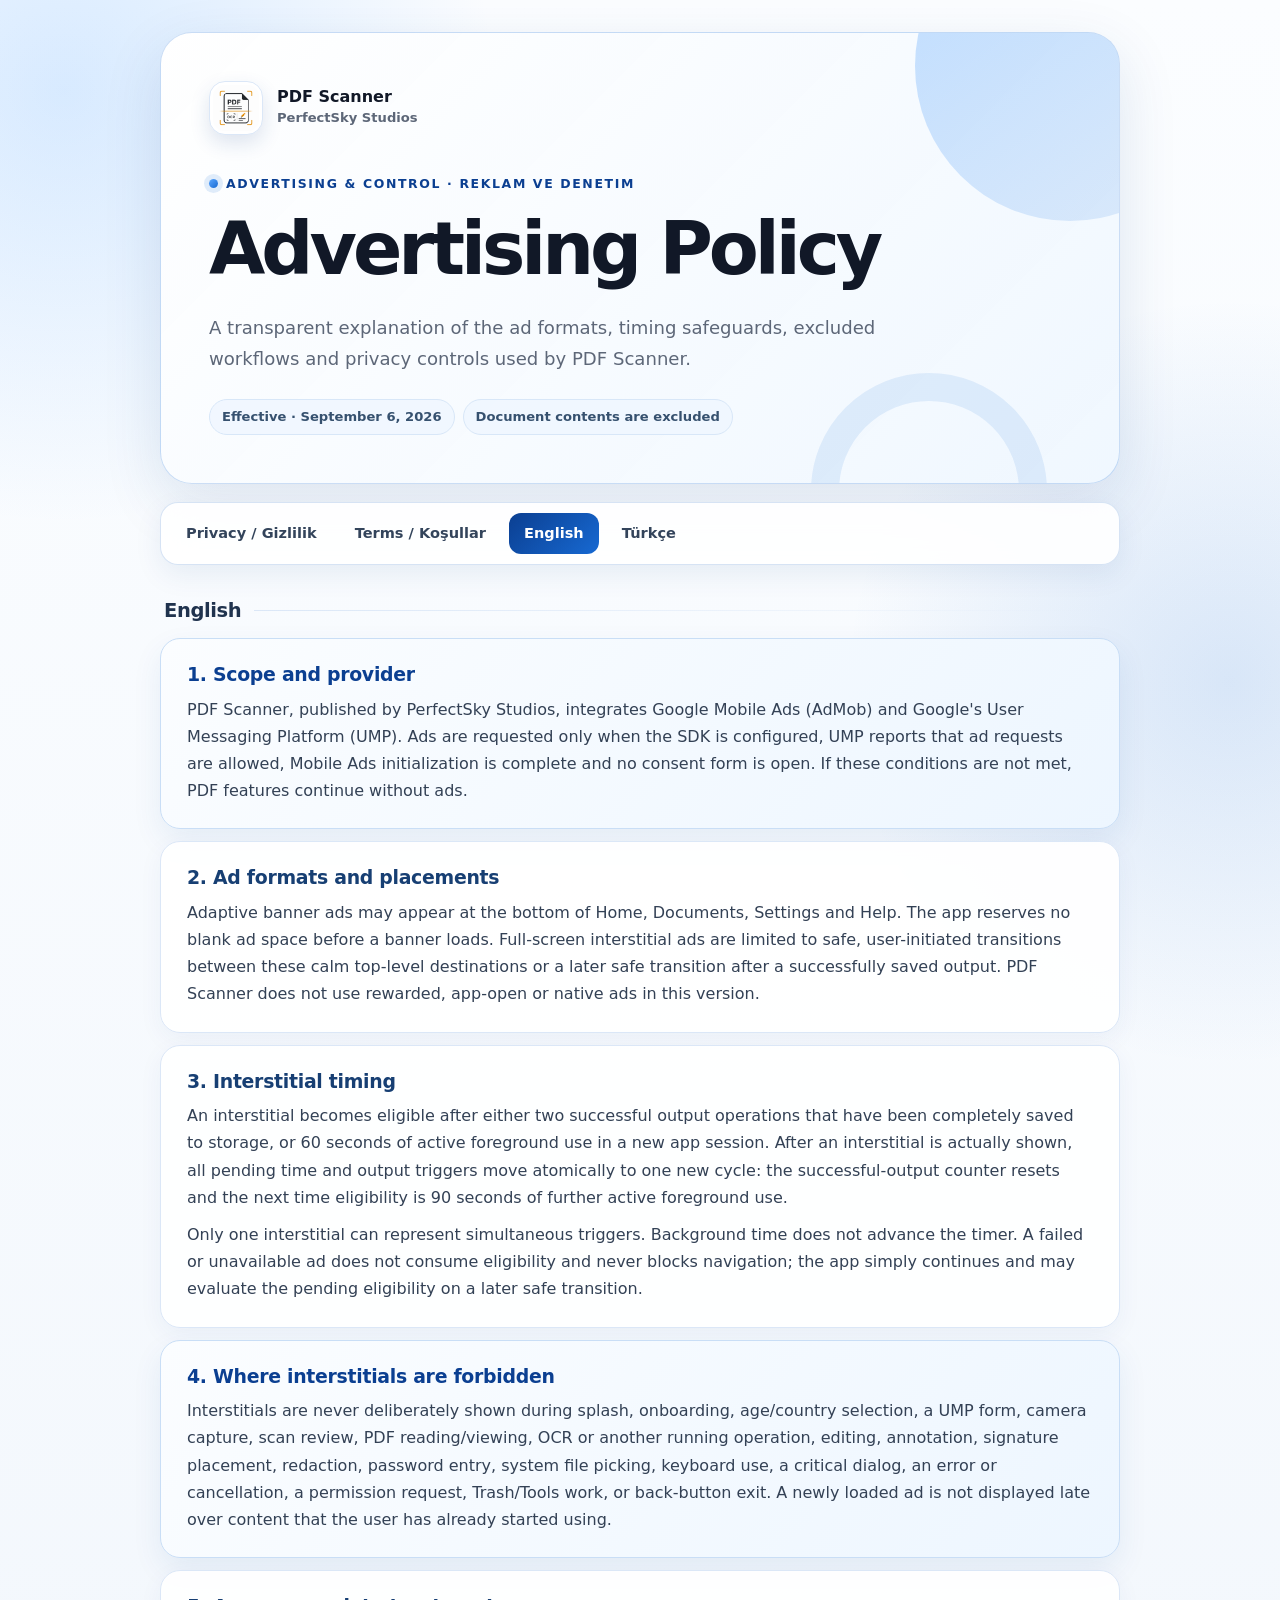
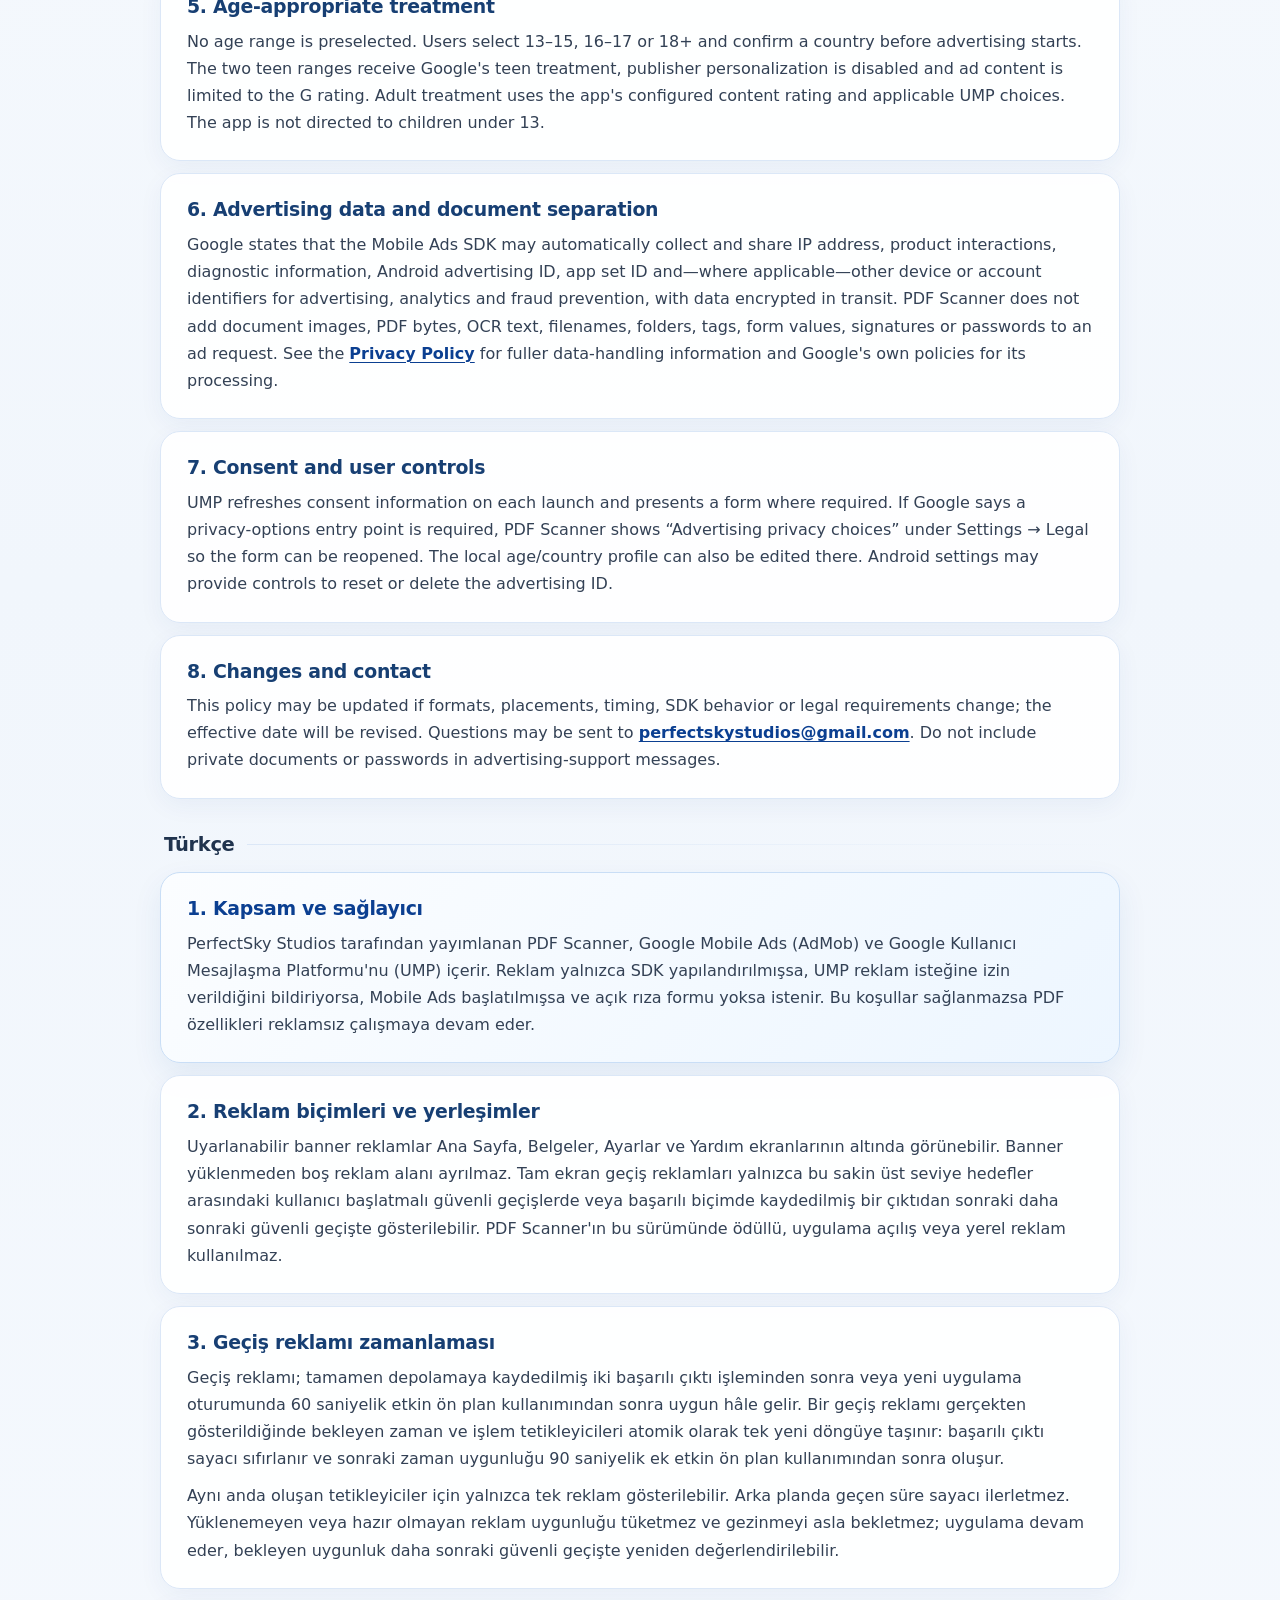
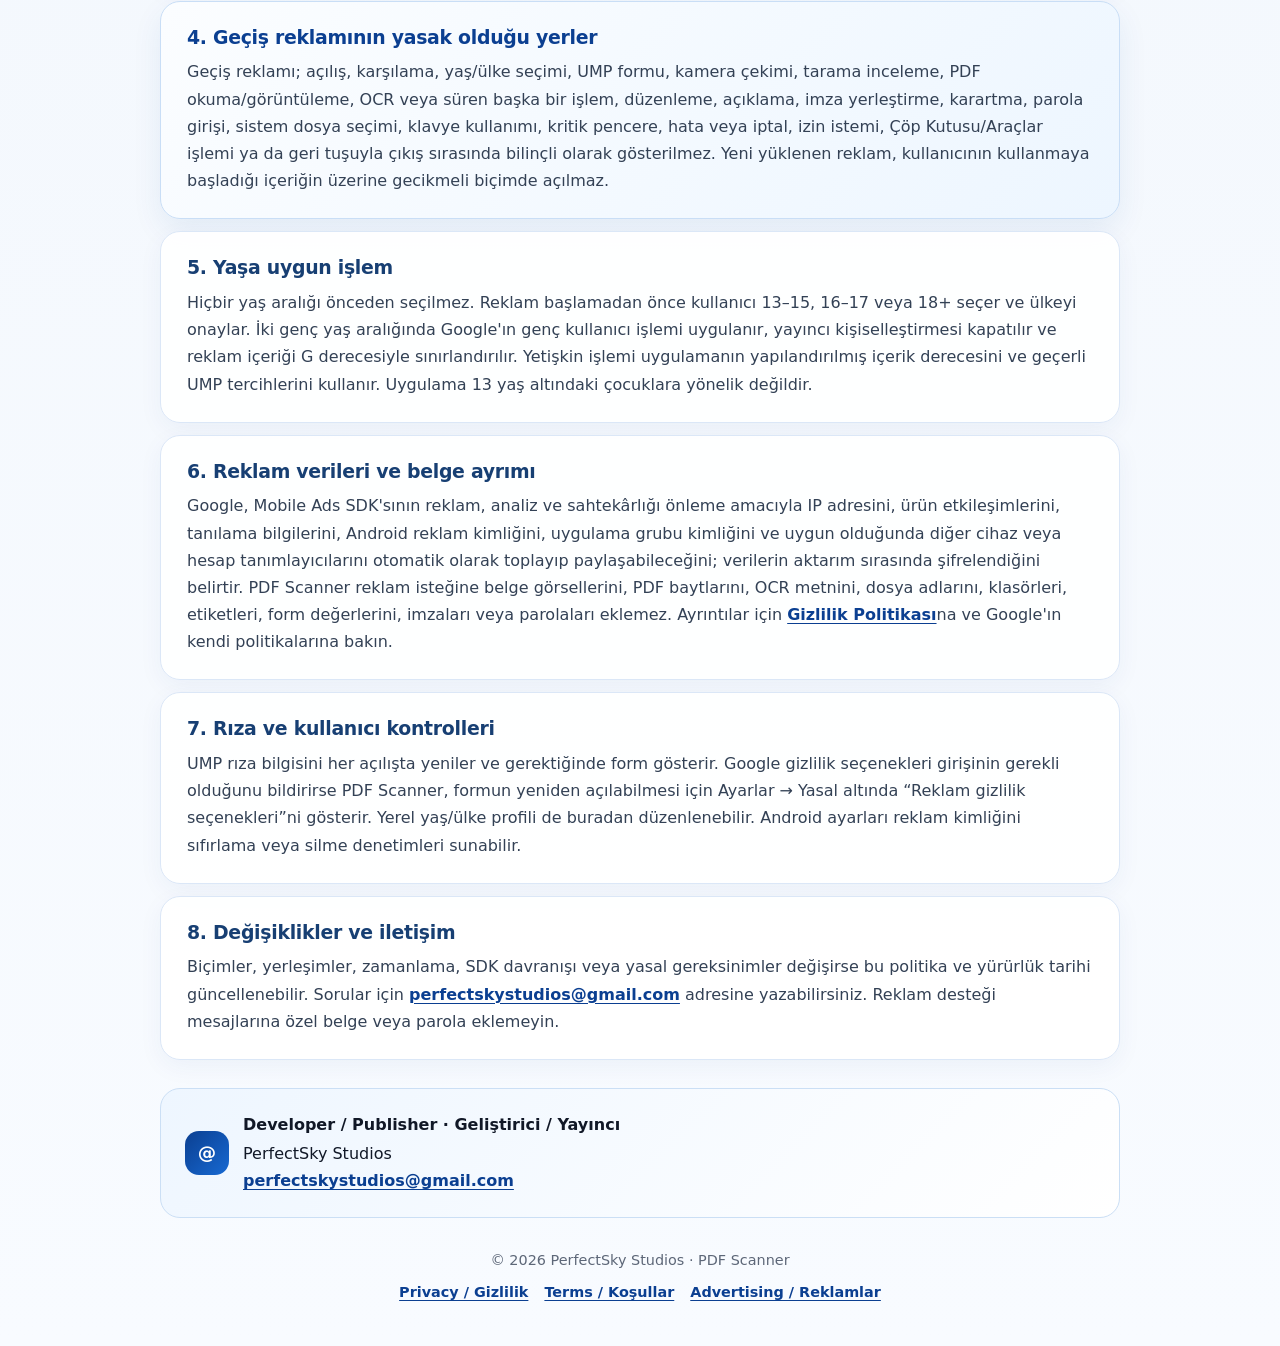
==== advertising-policy.html @ c17c474d "Update legal pages for AdMob integration" ====
<!doctype html>
<html lang="en">
<head>
  <meta charset="utf-8">
  <meta name="viewport" content="width=device-width, initial-scale=1">
  <meta name="theme-color" content="#1769d2">
  <meta name="description" content="Advertising Policy for PDF Scanner by PerfectSky Studios">
  <title>Advertising Policy · PDF Scanner</title>
  <link rel="stylesheet" href="styles.css">
</head>
<body>
<main>
  <header class="hero">
    <div class="brand"><img src="app_logo.png" alt="PDF Scanner logo"><div><div class="brand-name">PDF Scanner</div><div class="brand-studio">PerfectSky Studios</div></div></div>
    <p class="eyebrow">Advertising &amp; Control · Reklam ve Denetim</p>
    <h1>Advertising Policy</h1>
    <p class="lead">A transparent explanation of the ad formats, timing safeguards, excluded workflows and privacy controls used by PDF Scanner.</p>
    <div class="meta-row"><span class="meta-pill">Effective · September 6, 2026</span><span class="meta-pill">Document contents are excluded</span></div>
  </header>

  <nav class="page-nav" aria-label="Page navigation">
    <a href="index.html">Privacy / Gizlilik</a><a href="terms-of-service.html">Terms / Koşullar</a>
    <a class="primary-link" href="#english">English</a><a href="#turkce">Türkçe</a>
  </nav>

  <div id="english" class="language-block" lang="en">
    <h2 class="language-title">English</h2>
    <section class="notice"><h2>1. Scope and provider</h2><p>PDF Scanner, published by PerfectSky Studios, integrates Google Mobile Ads (AdMob) and Google's User Messaging Platform (UMP). Ads are requested only when the SDK is configured, UMP reports that ad requests are allowed, Mobile Ads initialization is complete and no consent form is open. If these conditions are not met, PDF features continue without ads.</p></section>
    <section><h2>2. Ad formats and placements</h2><p>Adaptive banner ads may appear at the bottom of Home, Documents, Settings and Help. The app reserves no blank ad space before a banner loads. Full-screen interstitial ads are limited to safe, user-initiated transitions between these calm top-level destinations or a later safe transition after a successfully saved output. PDF Scanner does not use rewarded, app-open or native ads in this version.</p></section>
    <section><h2>3. Interstitial timing</h2><p>An interstitial becomes eligible after either two successful output operations that have been completely saved to storage, or 60 seconds of active foreground use in a new app session. After an interstitial is actually shown, all pending time and output triggers move atomically to one new cycle: the successful-output counter resets and the next time eligibility is 90 seconds of further active foreground use.</p><p>Only one interstitial can represent simultaneous triggers. Background time does not advance the timer. A failed or unavailable ad does not consume eligibility and never blocks navigation; the app simply continues and may evaluate the pending eligibility on a later safe transition.</p></section>
    <section class="notice"><h2>4. Where interstitials are forbidden</h2><p>Interstitials are never deliberately shown during splash, onboarding, age/country selection, a UMP form, camera capture, scan review, PDF reading/viewing, OCR or another running operation, editing, annotation, signature placement, redaction, password entry, system file picking, keyboard use, a critical dialog, an error or cancellation, a permission request, Trash/Tools work, or back-button exit. A newly loaded ad is not displayed late over content that the user has already started using.</p></section>
    <section><h2>5. Age-appropriate treatment</h2><p>No age range is preselected. Users select 13–15, 16–17 or 18+ and confirm a country before advertising starts. The two teen ranges receive Google's teen treatment, publisher personalization is disabled and ad content is limited to the G rating. Adult treatment uses the app's configured content rating and applicable UMP choices. The app is not directed to children under 13.</p></section>
    <section><h2>6. Advertising data and document separation</h2><p>Google states that the Mobile Ads SDK may automatically collect and share IP address, product interactions, diagnostic information, Android advertising ID, app set ID and—where applicable—other device or account identifiers for advertising, analytics and fraud prevention, with data encrypted in transit. PDF Scanner does not add document images, PDF bytes, OCR text, filenames, folders, tags, form values, signatures or passwords to an ad request. See the <a href="index.html">Privacy Policy</a> for fuller data-handling information and Google's own policies for its processing.</p></section>
    <section><h2>7. Consent and user controls</h2><p>UMP refreshes consent information on each launch and presents a form where required. If Google says a privacy-options entry point is required, PDF Scanner shows “Advertising privacy choices” under Settings → Legal so the form can be reopened. The local age/country profile can also be edited there. Android settings may provide controls to reset or delete the advertising ID.</p></section>
    <section><h2>8. Changes and contact</h2><p>This policy may be updated if formats, placements, timing, SDK behavior or legal requirements change; the effective date will be revised. Questions may be sent to <a href="mailto:perfectskystudios@gmail.com">perfectskystudios@gmail.com</a>. Do not include private documents or passwords in advertising-support messages.</p></section>
  </div>

  <div id="turkce" class="language-block" lang="tr">
    <h2 class="language-title">Türkçe</h2>
    <section class="notice"><h2>1. Kapsam ve sağlayıcı</h2><p>PerfectSky Studios tarafından yayımlanan PDF Scanner, Google Mobile Ads (AdMob) ve Google Kullanıcı Mesajlaşma Platformu'nu (UMP) içerir. Reklam yalnızca SDK yapılandırılmışsa, UMP reklam isteğine izin verildiğini bildiriyorsa, Mobile Ads başlatılmışsa ve açık rıza formu yoksa istenir. Bu koşullar sağlanmazsa PDF özellikleri reklamsız çalışmaya devam eder.</p></section>
    <section><h2>2. Reklam biçimleri ve yerleşimler</h2><p>Uyarlanabilir banner reklamlar Ana Sayfa, Belgeler, Ayarlar ve Yardım ekranlarının altında görünebilir. Banner yüklenmeden boş reklam alanı ayrılmaz. Tam ekran geçiş reklamları yalnızca bu sakin üst seviye hedefler arasındaki kullanıcı başlatmalı güvenli geçişlerde veya başarılı biçimde kaydedilmiş bir çıktıdan sonraki daha sonraki güvenli geçişte gösterilebilir. PDF Scanner'ın bu sürümünde ödüllü, uygulama açılış veya yerel reklam kullanılmaz.</p></section>
    <section><h2>3. Geçiş reklamı zamanlaması</h2><p>Geçiş reklamı; tamamen depolamaya kaydedilmiş iki başarılı çıktı işleminden sonra veya yeni uygulama oturumunda 60 saniyelik etkin ön plan kullanımından sonra uygun hâle gelir. Bir geçiş reklamı gerçekten gösterildiğinde bekleyen zaman ve işlem tetikleyicileri atomik olarak tek yeni döngüye taşınır: başarılı çıktı sayacı sıfırlanır ve sonraki zaman uygunluğu 90 saniyelik ek etkin ön plan kullanımından sonra oluşur.</p><p>Aynı anda oluşan tetikleyiciler için yalnızca tek reklam gösterilebilir. Arka planda geçen süre sayacı ilerletmez. Yüklenemeyen veya hazır olmayan reklam uygunluğu tüketmez ve gezinmeyi asla bekletmez; uygulama devam eder, bekleyen uygunluk daha sonraki güvenli geçişte yeniden değerlendirilebilir.</p></section>
    <section class="notice"><h2>4. Geçiş reklamının yasak olduğu yerler</h2><p>Geçiş reklamı; açılış, karşılama, yaş/ülke seçimi, UMP formu, kamera çekimi, tarama inceleme, PDF okuma/görüntüleme, OCR veya süren başka bir işlem, düzenleme, açıklama, imza yerleştirme, karartma, parola girişi, sistem dosya seçimi, klavye kullanımı, kritik pencere, hata veya iptal, izin istemi, Çöp Kutusu/Araçlar işlemi ya da geri tuşuyla çıkış sırasında bilinçli olarak gösterilmez. Yeni yüklenen reklam, kullanıcının kullanmaya başladığı içeriğin üzerine gecikmeli biçimde açılmaz.</p></section>
    <section><h2>5. Yaşa uygun işlem</h2><p>Hiçbir yaş aralığı önceden seçilmez. Reklam başlamadan önce kullanıcı 13–15, 16–17 veya 18+ seçer ve ülkeyi onaylar. İki genç yaş aralığında Google'ın genç kullanıcı işlemi uygulanır, yayıncı kişiselleştirmesi kapatılır ve reklam içeriği G derecesiyle sınırlandırılır. Yetişkin işlemi uygulamanın yapılandırılmış içerik derecesini ve geçerli UMP tercihlerini kullanır. Uygulama 13 yaş altındaki çocuklara yönelik değildir.</p></section>
    <section><h2>6. Reklam verileri ve belge ayrımı</h2><p>Google, Mobile Ads SDK'sının reklam, analiz ve sahtekârlığı önleme amacıyla IP adresini, ürün etkileşimlerini, tanılama bilgilerini, Android reklam kimliğini, uygulama grubu kimliğini ve uygun olduğunda diğer cihaz veya hesap tanımlayıcılarını otomatik olarak toplayıp paylaşabileceğini; verilerin aktarım sırasında şifrelendiğini belirtir. PDF Scanner reklam isteğine belge görsellerini, PDF baytlarını, OCR metnini, dosya adlarını, klasörleri, etiketleri, form değerlerini, imzaları veya parolaları eklemez. Ayrıntılar için <a href="index.html">Gizlilik Politikası</a>na ve Google'ın kendi politikalarına bakın.</p></section>
    <section><h2>7. Rıza ve kullanıcı kontrolleri</h2><p>UMP rıza bilgisini her açılışta yeniler ve gerektiğinde form gösterir. Google gizlilik seçenekleri girişinin gerekli olduğunu bildirirse PDF Scanner, formun yeniden açılabilmesi için Ayarlar → Yasal altında “Reklam gizlilik seçenekleri”ni gösterir. Yerel yaş/ülke profili de buradan düzenlenebilir. Android ayarları reklam kimliğini sıfırlama veya silme denetimleri sunabilir.</p></section>
    <section><h2>8. Değişiklikler ve iletişim</h2><p>Biçimler, yerleşimler, zamanlama, SDK davranışı veya yasal gereksinimler değişirse bu politika ve yürürlük tarihi güncellenebilir. Sorular için <a href="mailto:perfectskystudios@gmail.com">perfectskystudios@gmail.com</a> adresine yazabilirsiniz. Reklam desteği mesajlarına özel belge veya parola eklemeyin.</p></section>
  </div>

  <aside class="contact-card" aria-label="Contact"><div class="contact-icon" aria-hidden="true">@</div><div><strong>Developer / Publisher · Geliştirici / Yayıncı</strong>PerfectSky Studios<br><a href="mailto:perfectskystudios@gmail.com">perfectskystudios@gmail.com</a></div></aside>
  <footer>© 2026 PerfectSky Studios · PDF Scanner<div class="footer-links"><a href="index.html">Privacy / Gizlilik</a><a href="terms-of-service.html">Terms / Koşullar</a><a href="advertising-policy.html">Advertising / Reklamlar</a></div></footer>
</main>
</body>
</html>
---- styles.css ----
:root {
  color-scheme: light;
  --ink: #111827;
  --muted: #5d6778;
  --line: #dbe7f7;
  --blue: #1769d2;
  --blue-dark: #0b3f91;
  --blue-deep: #082d6b;
  --sky: #5ca8ff;
  --surface: rgba(255, 255, 255, 0.95);
  --shadow: 0 20px 60px rgba(18, 67, 133, 0.12);
  --shadow-soft: 0 10px 28px rgba(18, 67, 133, 0.08);
}

* { box-sizing: border-box; }
html { scroll-behavior: smooth; }
body {
  margin: 0;
  min-height: 100vh;
  background:
    radial-gradient(circle at 5% 2%, rgba(92, 168, 255, 0.22), transparent 27rem),
    radial-gradient(circle at 96% 15%, rgba(23, 105, 210, 0.14), transparent 24rem),
    linear-gradient(180deg, #fbfdff 0%, #f1f6fc 48%, #f8fbff 100%);
  color: var(--ink);
  font: 16px/1.7 Inter, ui-sans-serif, system-ui, -apple-system, BlinkMacSystemFont, "Segoe UI", sans-serif;
}

a { color: var(--blue-dark); font-weight: 700; text-underline-offset: 3px; text-decoration-thickness: 1px; }
a:hover { color: var(--blue-deep); }
main { width: min(960px, calc(100% - 32px)); margin: 32px auto 24px; }

.hero {
  position: relative;
  overflow: hidden;
  min-height: 360px;
  padding: 48px;
  border: 1px solid rgba(23, 105, 210, 0.22);
  border-radius: 32px;
  background: linear-gradient(135deg, rgba(255, 255, 255, 0.99), rgba(239, 247, 255, 0.96));
  box-shadow: var(--shadow);
}
.hero::before, .hero::after { content: ""; position: absolute; border-radius: 999px; pointer-events: none; }
.hero::before { width: 310px; height: 310px; right: -106px; top: -122px; background: linear-gradient(145deg, rgba(92, 168, 255, 0.38), rgba(23, 105, 210, 0.10)); }
.hero::after { width: 180px; height: 180px; right: 72px; bottom: -126px; border: 28px solid rgba(23, 105, 210, 0.10); }

.brand { position: relative; z-index: 1; display: flex; align-items: center; gap: 14px; margin-bottom: 34px; }
.brand img { width: 54px; height: 54px; object-fit: contain; padding: 3px; border: 1px solid var(--line); border-radius: 16px; background: #fff; box-shadow: 0 8px 20px rgba(18, 67, 133, 0.14); }
.brand-name { font-size: 1rem; font-weight: 800; line-height: 1.25; }
.brand-studio { color: var(--muted); font-size: 0.82rem; font-weight: 650; }

.eyebrow { position: relative; z-index: 1; display: inline-flex; align-items: center; gap: 8px; margin: 0 0 10px; color: var(--blue-dark); font-size: 0.78rem; font-weight: 850; letter-spacing: 0.13em; text-transform: uppercase; }
.eyebrow::before { content: ""; width: 9px; height: 9px; border-radius: 50%; background: linear-gradient(135deg, var(--sky), var(--blue)); box-shadow: 0 0 0 5px rgba(23, 105, 210, 0.12); }
h1, h2 { line-height: 1.25; }
h1 { position: relative; z-index: 1; max-width: 760px; margin: 0; font-size: clamp(2.35rem, 7vw, 4.55rem); letter-spacing: -0.055em; }
.lead { position: relative; z-index: 1; max-width: 700px; margin: 18px 0 0; color: var(--muted); font-size: clamp(1rem, 2vw, 1.13rem); }
.meta-row { position: relative; z-index: 1; display: flex; flex-wrap: wrap; gap: 8px; margin-top: 24px; }
.meta-pill { display: inline-flex; align-items: center; min-height: 34px; padding: 6px 12px; border: 1px solid #d8e7f8; border-radius: 999px; background: rgba(241, 247, 255, 0.94); color: #36516f; font-size: 0.82rem; font-weight: 700; }

.page-nav { position: sticky; z-index: 10; top: 12px; display: flex; flex-wrap: wrap; gap: 8px; margin: 18px 0 28px; padding: 10px; border: 1px solid rgba(211, 225, 243, 0.92); border-radius: 18px; background: rgba(255, 255, 255, 0.90); box-shadow: var(--shadow-soft); backdrop-filter: blur(16px); }
.page-nav a { display: inline-flex; align-items: center; min-height: 40px; padding: 8px 15px; border-radius: 12px; color: #33445b; text-decoration: none; font-size: 0.91rem; }
.page-nav a:hover, .page-nav a:focus-visible { background: #eaf3ff; color: var(--blue-deep); outline: none; }
.page-nav .primary-link { background: linear-gradient(135deg, var(--blue-dark), var(--blue)); color: #fff; }
.page-nav .primary-link:hover { color: #fff; filter: brightness(0.97); }

.language-block { scroll-margin-top: 92px; }
.language-title { display: flex; align-items: center; gap: 13px; margin: 34px 4px 15px; color: #20334e; font-size: 1.22rem; letter-spacing: -0.02em; }
.language-title::after { content: ""; flex: 1; height: 1px; background: linear-gradient(90deg, var(--line), transparent); }

section { margin-bottom: 12px; padding: 24px 26px; border: 1px solid var(--line); border-radius: 20px; background: var(--surface); box-shadow: 0 7px 24px rgba(18, 67, 133, 0.05); }
section h2 { margin: 0 0 9px; color: #173f73; font-size: 1.18rem; letter-spacing: -0.015em; }
section p, section li { color: #334155; }
section p { margin: 0; }
section p + p, section ul { margin-top: 10px; }
section ul { margin-bottom: 0; padding-left: 22px; }
section.notice { border-color: #c9def6; background: linear-gradient(135deg, #fbfdff, #edf6ff); box-shadow: 0 12px 30px rgba(18, 77, 151, 0.08); }
section.notice h2 { color: var(--blue-dark); }

.contact-card { display: grid; grid-template-columns: 44px 1fr; gap: 14px; align-items: center; margin-top: 28px; padding: 22px 24px; border: 1px solid #cbdff5; border-radius: 20px; background: linear-gradient(135deg, #eef6ff, #ffffff); }
.contact-icon { display: grid; width: 44px; height: 44px; place-items: center; border-radius: 14px; background: linear-gradient(135deg, var(--blue-dark), var(--blue)); color: white; font-size: 1.15rem; font-weight: 900; }
.contact-card strong { display: block; margin-bottom: 2px; }
footer { padding: 30px 16px 18px; color: var(--muted); text-align: center; font-size: 0.9rem; }
.footer-links { display: flex; flex-wrap: wrap; justify-content: center; gap: 8px 16px; margin-top: 8px; }

@media (max-width: 640px) {
  main { width: min(100% - 20px, 960px); margin-top: 10px; }
  .hero { min-height: 0; padding: 26px 22px 30px; border-radius: 24px; }
  .hero::before { width: 210px; height: 210px; right: -110px; top: -100px; }
  .brand { margin-bottom: 28px; }
  .brand img { width: 48px; height: 48px; border-radius: 14px; }
  h1 { font-size: clamp(2.15rem, 12vw, 3.2rem); }
  .lead { margin-top: 14px; }
  .page-nav { top: 7px; margin: 12px 0 24px; border-radius: 16px; }
  .page-nav a { flex: 1 1 42%; justify-content: center; padding-inline: 10px; font-size: 0.84rem; text-align: center; }
  .language-title { margin-top: 28px; }
  section { padding: 20px 19px; border-radius: 17px; }
  section h2 { font-size: 1.08rem; }
  .contact-card { grid-template-columns: 38px 1fr; padding: 18px; }
  .contact-icon { width: 38px; height: 38px; border-radius: 12px; }
}

@media (prefers-reduced-motion: reduce) { html { scroll-behavior: auto; } }
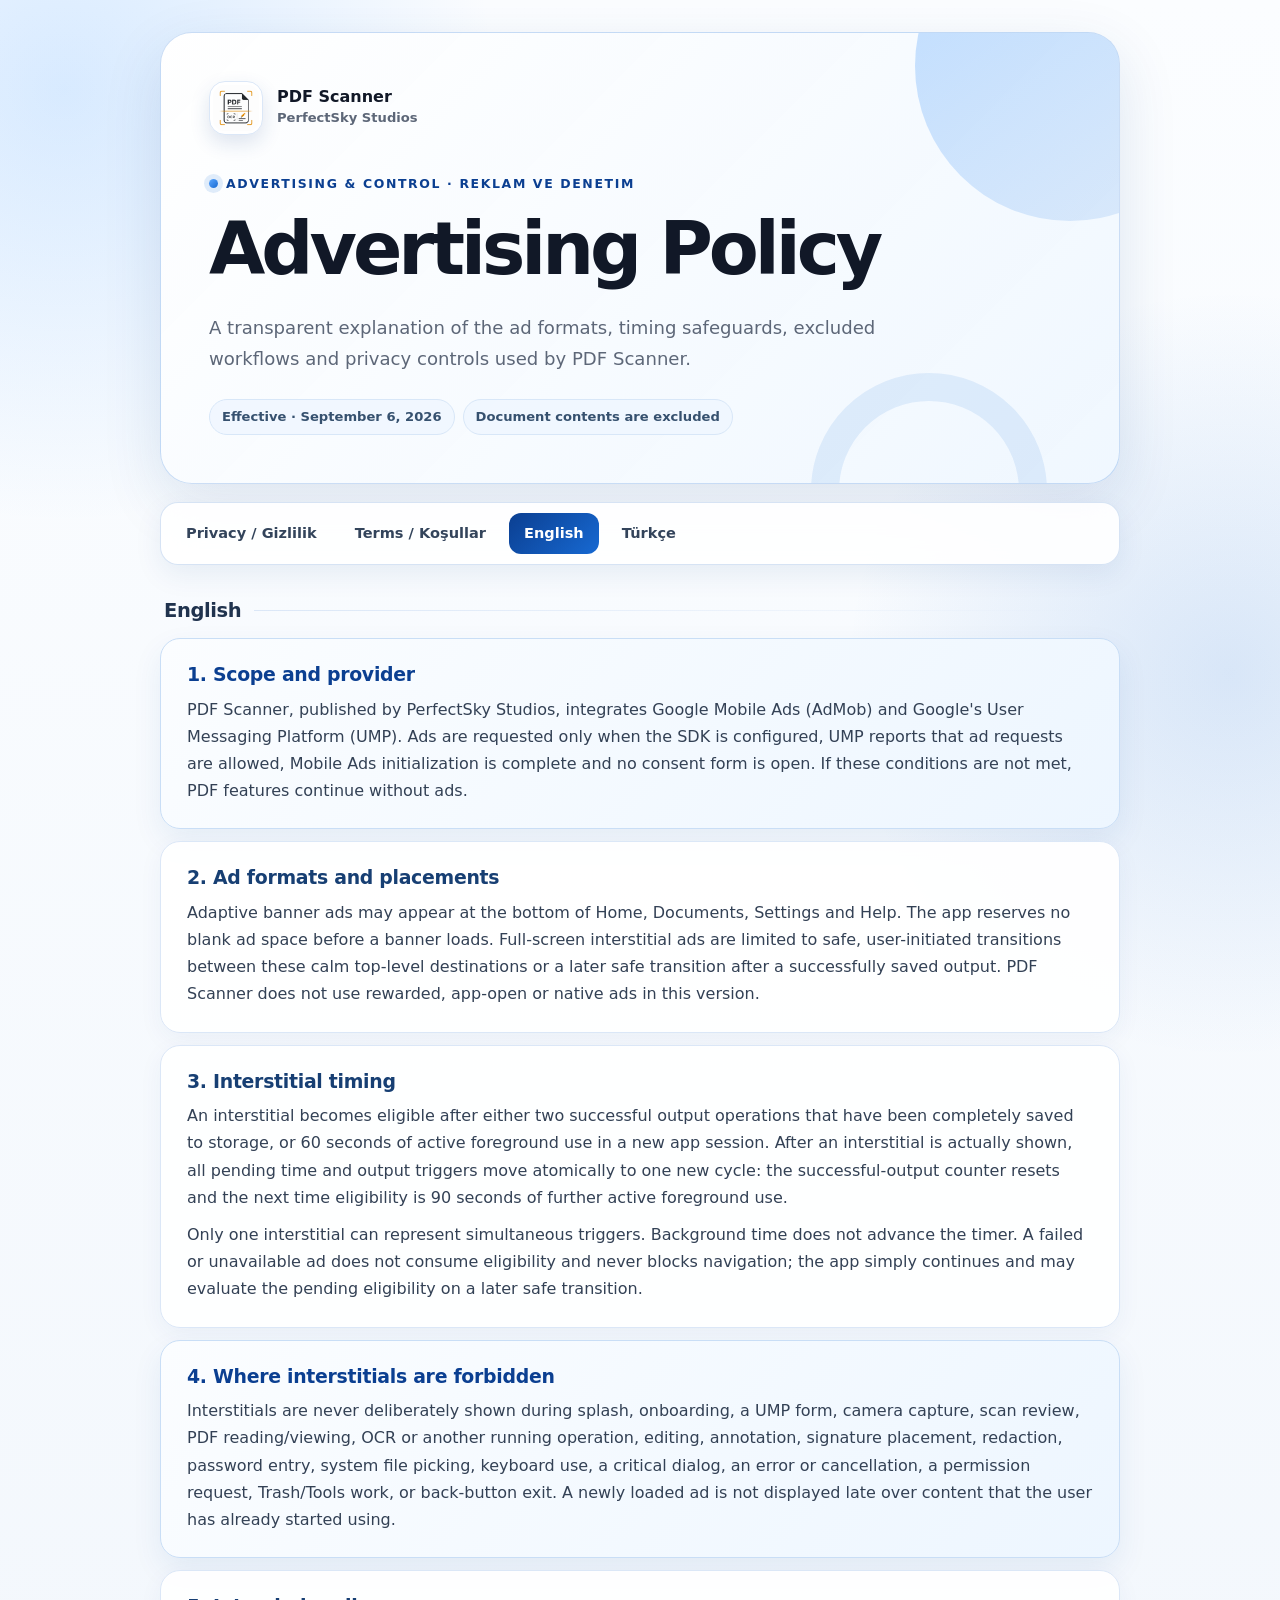
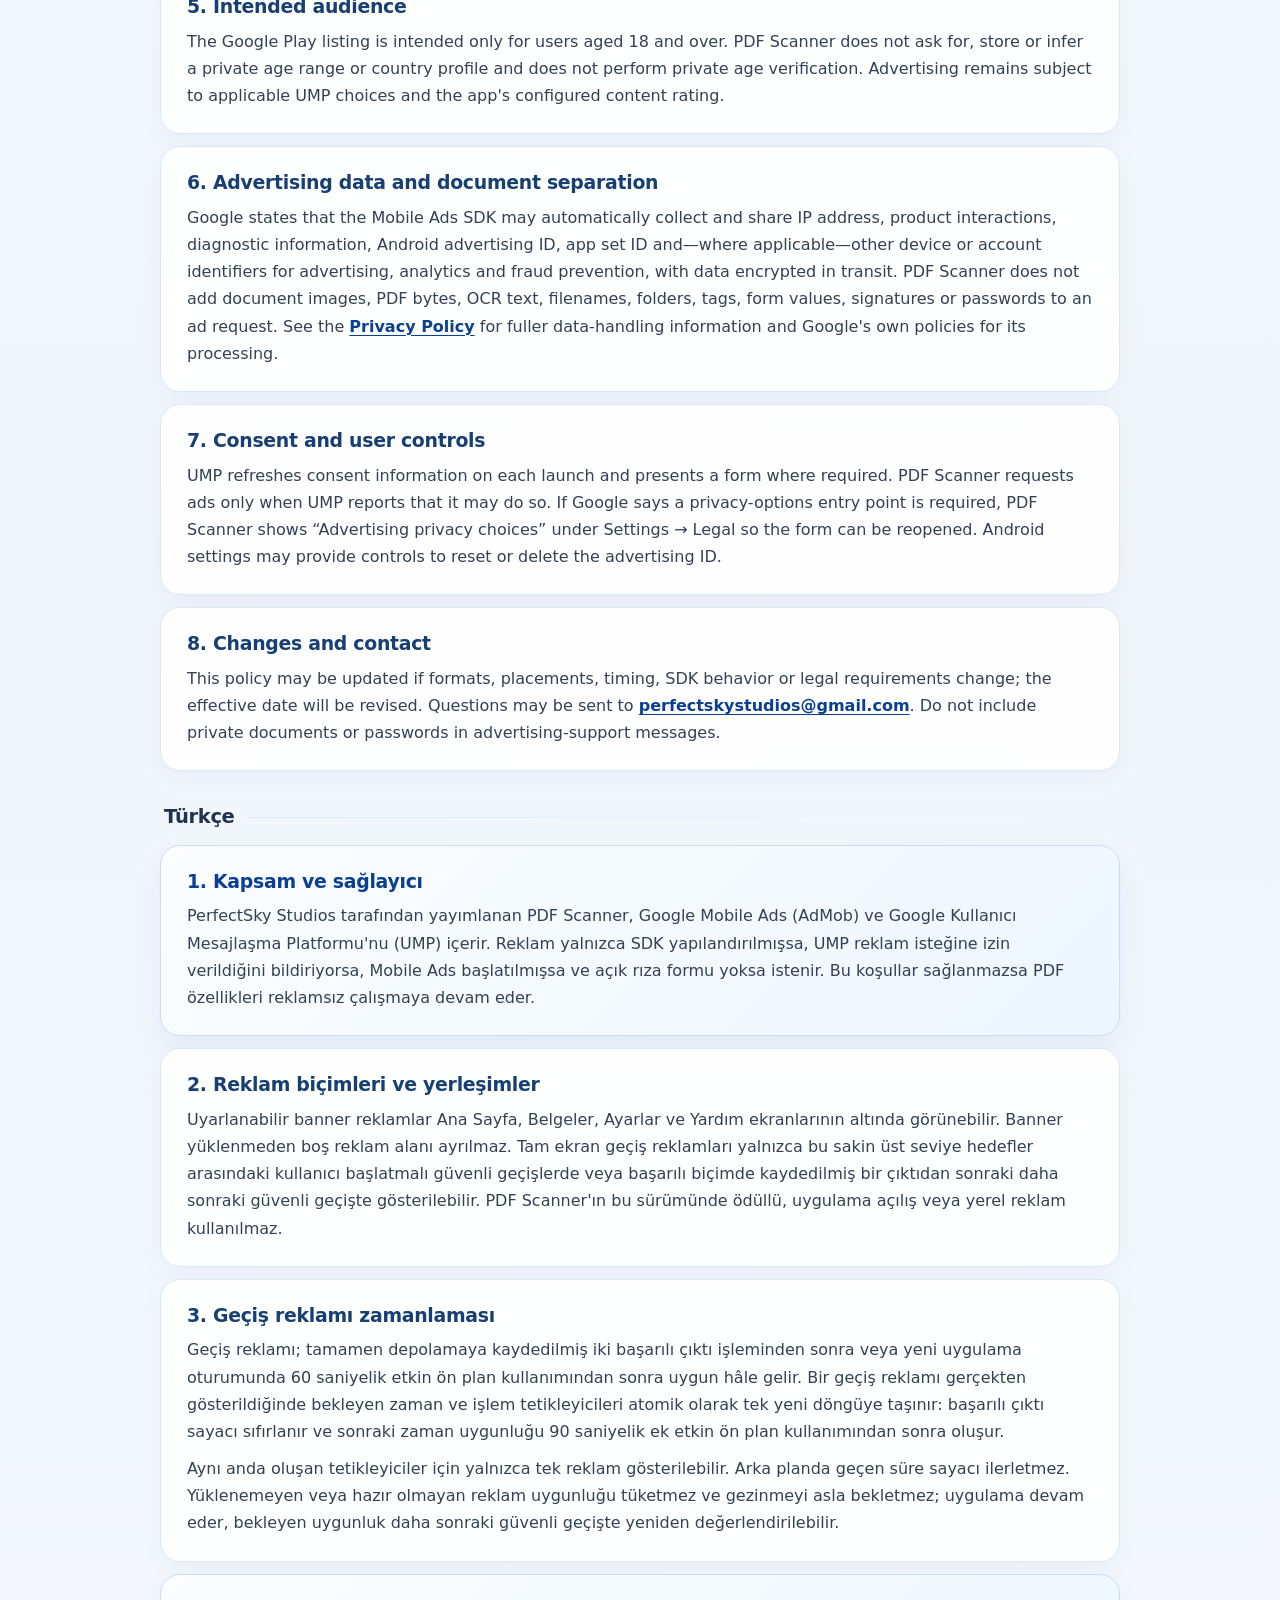
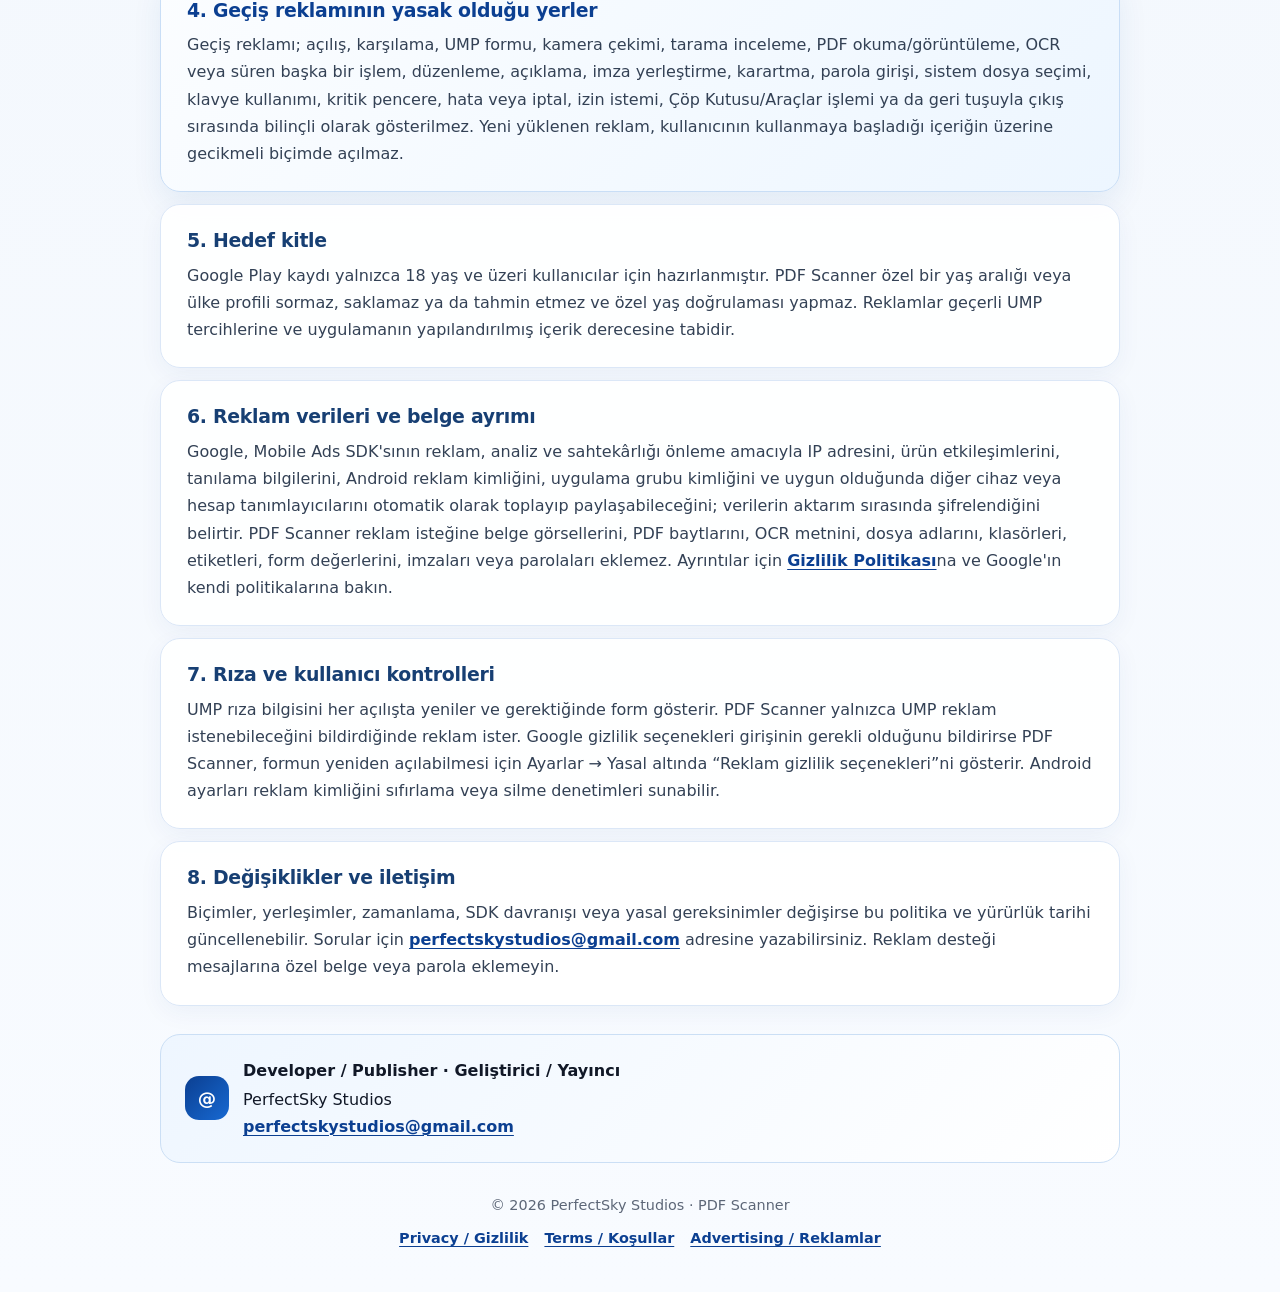
==== commit 3bb744f0: "Remove private age and country profile disclosures" ====
--- a/advertising-policy.html
+++ b/advertising-policy.html
@@ -28,10 +28,10 @@
     <section class="notice"><h2>1. Scope and provider</h2><p>PDF Scanner, published by PerfectSky Studios, integrates Google Mobile Ads (AdMob) and Google's User Messaging Platform (UMP). Ads are requested only when the SDK is configured, UMP reports that ad requests are allowed, Mobile Ads initialization is complete and no consent form is open. If these conditions are not met, PDF features continue without ads.</p></section>
     <section><h2>2. Ad formats and placements</h2><p>Adaptive banner ads may appear at the bottom of Home, Documents, Settings and Help. The app reserves no blank ad space before a banner loads. Full-screen interstitial ads are limited to safe, user-initiated transitions between these calm top-level destinations or a later safe transition after a successfully saved output. PDF Scanner does not use rewarded, app-open or native ads in this version.</p></section>
     <section><h2>3. Interstitial timing</h2><p>An interstitial becomes eligible after either two successful output operations that have been completely saved to storage, or 60 seconds of active foreground use in a new app session. After an interstitial is actually shown, all pending time and output triggers move atomically to one new cycle: the successful-output counter resets and the next time eligibility is 90 seconds of further active foreground use.</p><p>Only one interstitial can represent simultaneous triggers. Background time does not advance the timer. A failed or unavailable ad does not consume eligibility and never blocks navigation; the app simply continues and may evaluate the pending eligibility on a later safe transition.</p></section>
-    <section class="notice"><h2>4. Where interstitials are forbidden</h2><p>Interstitials are never deliberately shown during splash, onboarding, age/country selection, a UMP form, camera capture, scan review, PDF reading/viewing, OCR or another running operation, editing, annotation, signature placement, redaction, password entry, system file picking, keyboard use, a critical dialog, an error or cancellation, a permission request, Trash/Tools work, or back-button exit. A newly loaded ad is not displayed late over content that the user has already started using.</p></section>
-    <section><h2>5. Age-appropriate treatment</h2><p>No age range is preselected. Users select 13–15, 16–17 or 18+ and confirm a country before advertising starts. The two teen ranges receive Google's teen treatment, publisher personalization is disabled and ad content is limited to the G rating. Adult treatment uses the app's configured content rating and applicable UMP choices. The app is not directed to children under 13.</p></section>
+    <section class="notice"><h2>4. Where interstitials are forbidden</h2><p>Interstitials are never deliberately shown during splash, onboarding, a UMP form, camera capture, scan review, PDF reading/viewing, OCR or another running operation, editing, annotation, signature placement, redaction, password entry, system file picking, keyboard use, a critical dialog, an error or cancellation, a permission request, Trash/Tools work, or back-button exit. A newly loaded ad is not displayed late over content that the user has already started using.</p></section>
+    <section><h2>5. Intended audience</h2><p>The Google Play listing is intended only for users aged 18 and over. PDF Scanner does not ask for, store or infer a private age range or country profile and does not perform private age verification. Advertising remains subject to applicable UMP choices and the app's configured content rating.</p></section>
     <section><h2>6. Advertising data and document separation</h2><p>Google states that the Mobile Ads SDK may automatically collect and share IP address, product interactions, diagnostic information, Android advertising ID, app set ID and—where applicable—other device or account identifiers for advertising, analytics and fraud prevention, with data encrypted in transit. PDF Scanner does not add document images, PDF bytes, OCR text, filenames, folders, tags, form values, signatures or passwords to an ad request. See the <a href="index.html">Privacy Policy</a> for fuller data-handling information and Google's own policies for its processing.</p></section>
-    <section><h2>7. Consent and user controls</h2><p>UMP refreshes consent information on each launch and presents a form where required. If Google says a privacy-options entry point is required, PDF Scanner shows “Advertising privacy choices” under Settings → Legal so the form can be reopened. The local age/country profile can also be edited there. Android settings may provide controls to reset or delete the advertising ID.</p></section>
+    <section><h2>7. Consent and user controls</h2><p>UMP refreshes consent information on each launch and presents a form where required. PDF Scanner requests ads only when UMP reports that it may do so. If Google says a privacy-options entry point is required, PDF Scanner shows “Advertising privacy choices” under Settings → Legal so the form can be reopened. Android settings may provide controls to reset or delete the advertising ID.</p></section>
     <section><h2>8. Changes and contact</h2><p>This policy may be updated if formats, placements, timing, SDK behavior or legal requirements change; the effective date will be revised. Questions may be sent to <a href="mailto:perfectskystudios@gmail.com">perfectskystudios@gmail.com</a>. Do not include private documents or passwords in advertising-support messages.</p></section>
   </div>
 
@@ -40,10 +40,10 @@
     <section class="notice"><h2>1. Kapsam ve sağlayıcı</h2><p>PerfectSky Studios tarafından yayımlanan PDF Scanner, Google Mobile Ads (AdMob) ve Google Kullanıcı Mesajlaşma Platformu'nu (UMP) içerir. Reklam yalnızca SDK yapılandırılmışsa, UMP reklam isteğine izin verildiğini bildiriyorsa, Mobile Ads başlatılmışsa ve açık rıza formu yoksa istenir. Bu koşullar sağlanmazsa PDF özellikleri reklamsız çalışmaya devam eder.</p></section>
     <section><h2>2. Reklam biçimleri ve yerleşimler</h2><p>Uyarlanabilir banner reklamlar Ana Sayfa, Belgeler, Ayarlar ve Yardım ekranlarının altında görünebilir. Banner yüklenmeden boş reklam alanı ayrılmaz. Tam ekran geçiş reklamları yalnızca bu sakin üst seviye hedefler arasındaki kullanıcı başlatmalı güvenli geçişlerde veya başarılı biçimde kaydedilmiş bir çıktıdan sonraki daha sonraki güvenli geçişte gösterilebilir. PDF Scanner'ın bu sürümünde ödüllü, uygulama açılış veya yerel reklam kullanılmaz.</p></section>
     <section><h2>3. Geçiş reklamı zamanlaması</h2><p>Geçiş reklamı; tamamen depolamaya kaydedilmiş iki başarılı çıktı işleminden sonra veya yeni uygulama oturumunda 60 saniyelik etkin ön plan kullanımından sonra uygun hâle gelir. Bir geçiş reklamı gerçekten gösterildiğinde bekleyen zaman ve işlem tetikleyicileri atomik olarak tek yeni döngüye taşınır: başarılı çıktı sayacı sıfırlanır ve sonraki zaman uygunluğu 90 saniyelik ek etkin ön plan kullanımından sonra oluşur.</p><p>Aynı anda oluşan tetikleyiciler için yalnızca tek reklam gösterilebilir. Arka planda geçen süre sayacı ilerletmez. Yüklenemeyen veya hazır olmayan reklam uygunluğu tüketmez ve gezinmeyi asla bekletmez; uygulama devam eder, bekleyen uygunluk daha sonraki güvenli geçişte yeniden değerlendirilebilir.</p></section>
-    <section class="notice"><h2>4. Geçiş reklamının yasak olduğu yerler</h2><p>Geçiş reklamı; açılış, karşılama, yaş/ülke seçimi, UMP formu, kamera çekimi, tarama inceleme, PDF okuma/görüntüleme, OCR veya süren başka bir işlem, düzenleme, açıklama, imza yerleştirme, karartma, parola girişi, sistem dosya seçimi, klavye kullanımı, kritik pencere, hata veya iptal, izin istemi, Çöp Kutusu/Araçlar işlemi ya da geri tuşuyla çıkış sırasında bilinçli olarak gösterilmez. Yeni yüklenen reklam, kullanıcının kullanmaya başladığı içeriğin üzerine gecikmeli biçimde açılmaz.</p></section>
-    <section><h2>5. Yaşa uygun işlem</h2><p>Hiçbir yaş aralığı önceden seçilmez. Reklam başlamadan önce kullanıcı 13–15, 16–17 veya 18+ seçer ve ülkeyi onaylar. İki genç yaş aralığında Google'ın genç kullanıcı işlemi uygulanır, yayıncı kişiselleştirmesi kapatılır ve reklam içeriği G derecesiyle sınırlandırılır. Yetişkin işlemi uygulamanın yapılandırılmış içerik derecesini ve geçerli UMP tercihlerini kullanır. Uygulama 13 yaş altındaki çocuklara yönelik değildir.</p></section>
+    <section class="notice"><h2>4. Geçiş reklamının yasak olduğu yerler</h2><p>Geçiş reklamı; açılış, karşılama, UMP formu, kamera çekimi, tarama inceleme, PDF okuma/görüntüleme, OCR veya süren başka bir işlem, düzenleme, açıklama, imza yerleştirme, karartma, parola girişi, sistem dosya seçimi, klavye kullanımı, kritik pencere, hata veya iptal, izin istemi, Çöp Kutusu/Araçlar işlemi ya da geri tuşuyla çıkış sırasında bilinçli olarak gösterilmez. Yeni yüklenen reklam, kullanıcının kullanmaya başladığı içeriğin üzerine gecikmeli biçimde açılmaz.</p></section>
+    <section><h2>5. Hedef kitle</h2><p>Google Play kaydı yalnızca 18 yaş ve üzeri kullanıcılar için hazırlanmıştır. PDF Scanner özel bir yaş aralığı veya ülke profili sormaz, saklamaz ya da tahmin etmez ve özel yaş doğrulaması yapmaz. Reklamlar geçerli UMP tercihlerine ve uygulamanın yapılandırılmış içerik derecesine tabidir.</p></section>
     <section><h2>6. Reklam verileri ve belge ayrımı</h2><p>Google, Mobile Ads SDK'sının reklam, analiz ve sahtekârlığı önleme amacıyla IP adresini, ürün etkileşimlerini, tanılama bilgilerini, Android reklam kimliğini, uygulama grubu kimliğini ve uygun olduğunda diğer cihaz veya hesap tanımlayıcılarını otomatik olarak toplayıp paylaşabileceğini; verilerin aktarım sırasında şifrelendiğini belirtir. PDF Scanner reklam isteğine belge görsellerini, PDF baytlarını, OCR metnini, dosya adlarını, klasörleri, etiketleri, form değerlerini, imzaları veya parolaları eklemez. Ayrıntılar için <a href="index.html">Gizlilik Politikası</a>na ve Google'ın kendi politikalarına bakın.</p></section>
-    <section><h2>7. Rıza ve kullanıcı kontrolleri</h2><p>UMP rıza bilgisini her açılışta yeniler ve gerektiğinde form gösterir. Google gizlilik seçenekleri girişinin gerekli olduğunu bildirirse PDF Scanner, formun yeniden açılabilmesi için Ayarlar → Yasal altında “Reklam gizlilik seçenekleri”ni gösterir. Yerel yaş/ülke profili de buradan düzenlenebilir. Android ayarları reklam kimliğini sıfırlama veya silme denetimleri sunabilir.</p></section>
+    <section><h2>7. Rıza ve kullanıcı kontrolleri</h2><p>UMP rıza bilgisini her açılışta yeniler ve gerektiğinde form gösterir. PDF Scanner yalnızca UMP reklam istenebileceğini bildirdiğinde reklam ister. Google gizlilik seçenekleri girişinin gerekli olduğunu bildirirse PDF Scanner, formun yeniden açılabilmesi için Ayarlar → Yasal altında “Reklam gizlilik seçenekleri”ni gösterir. Android ayarları reklam kimliğini sıfırlama veya silme denetimleri sunabilir.</p></section>
     <section><h2>8. Değişiklikler ve iletişim</h2><p>Biçimler, yerleşimler, zamanlama, SDK davranışı veya yasal gereksinimler değişirse bu politika ve yürürlük tarihi güncellenebilir. Sorular için <a href="mailto:perfectskystudios@gmail.com">perfectskystudios@gmail.com</a> adresine yazabilirsiniz. Reklam desteği mesajlarına özel belge veya parola eklemeyin.</p></section>
   </div>
 
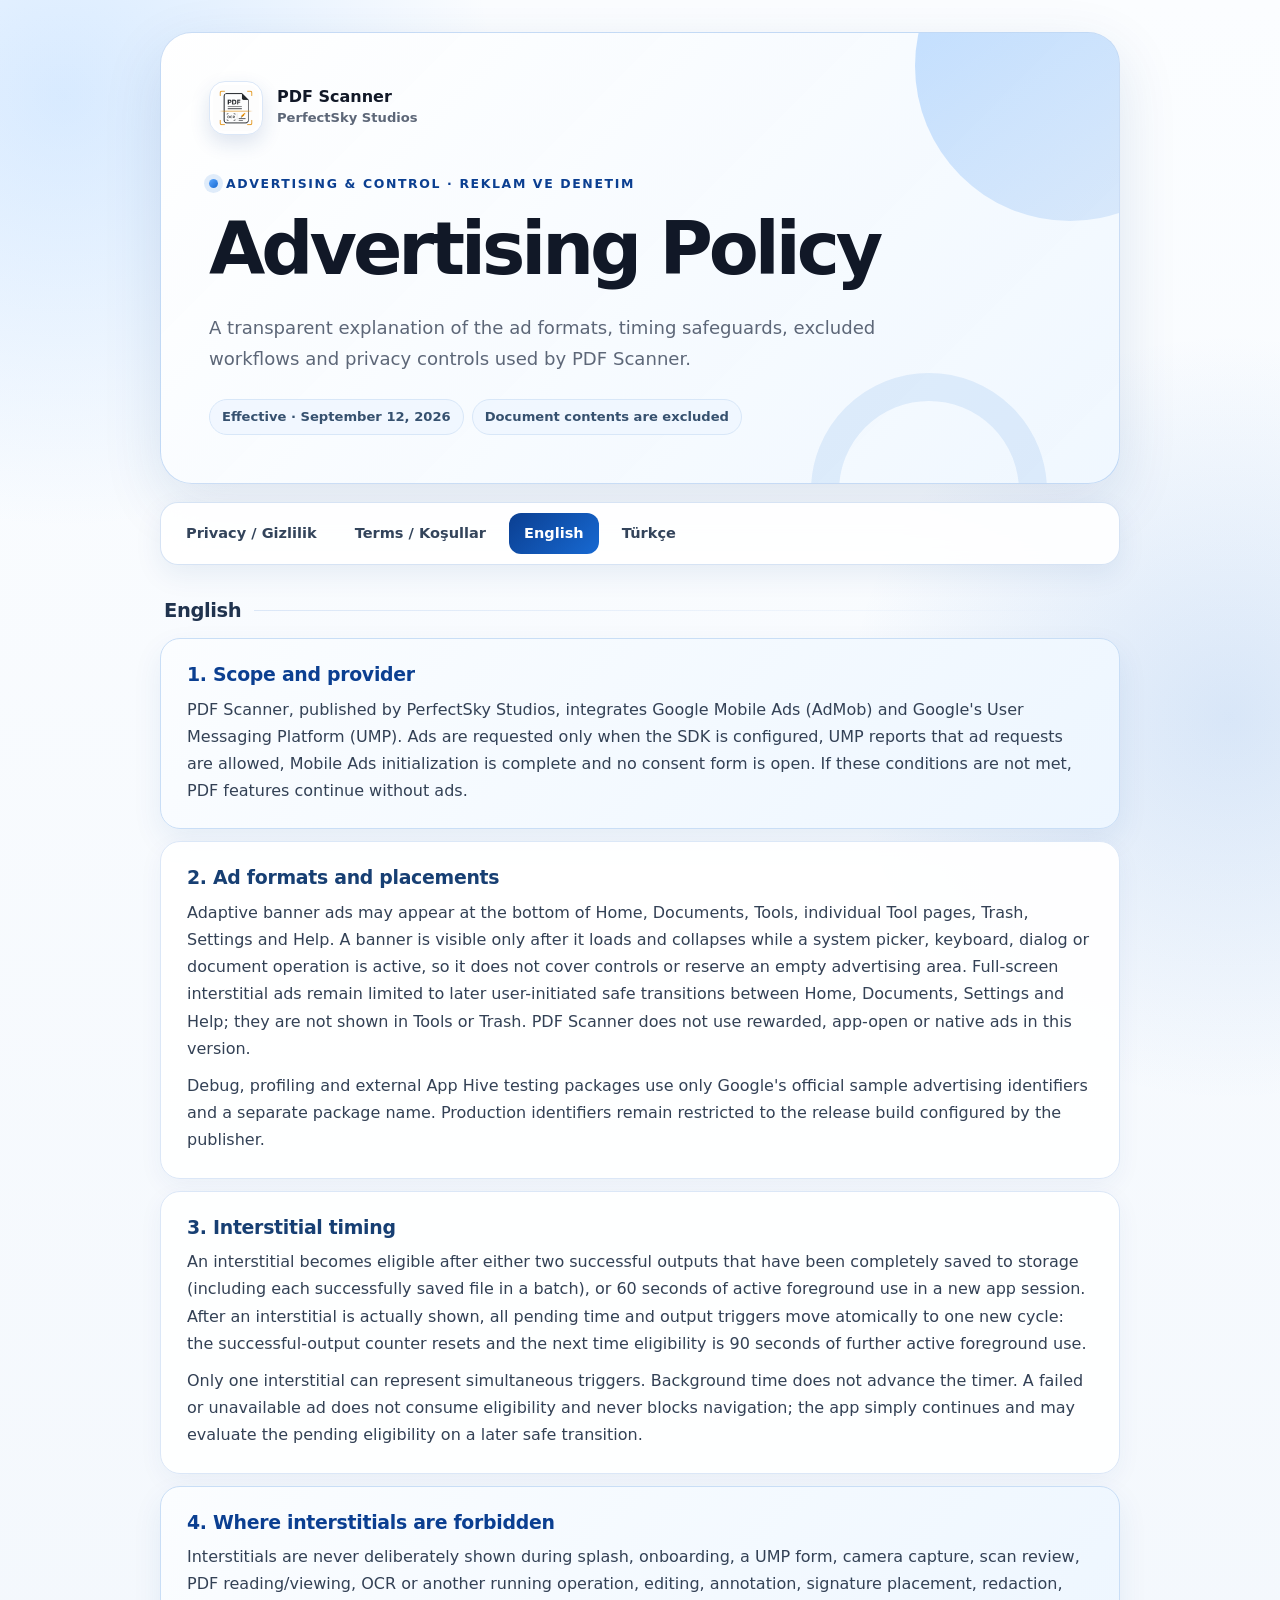
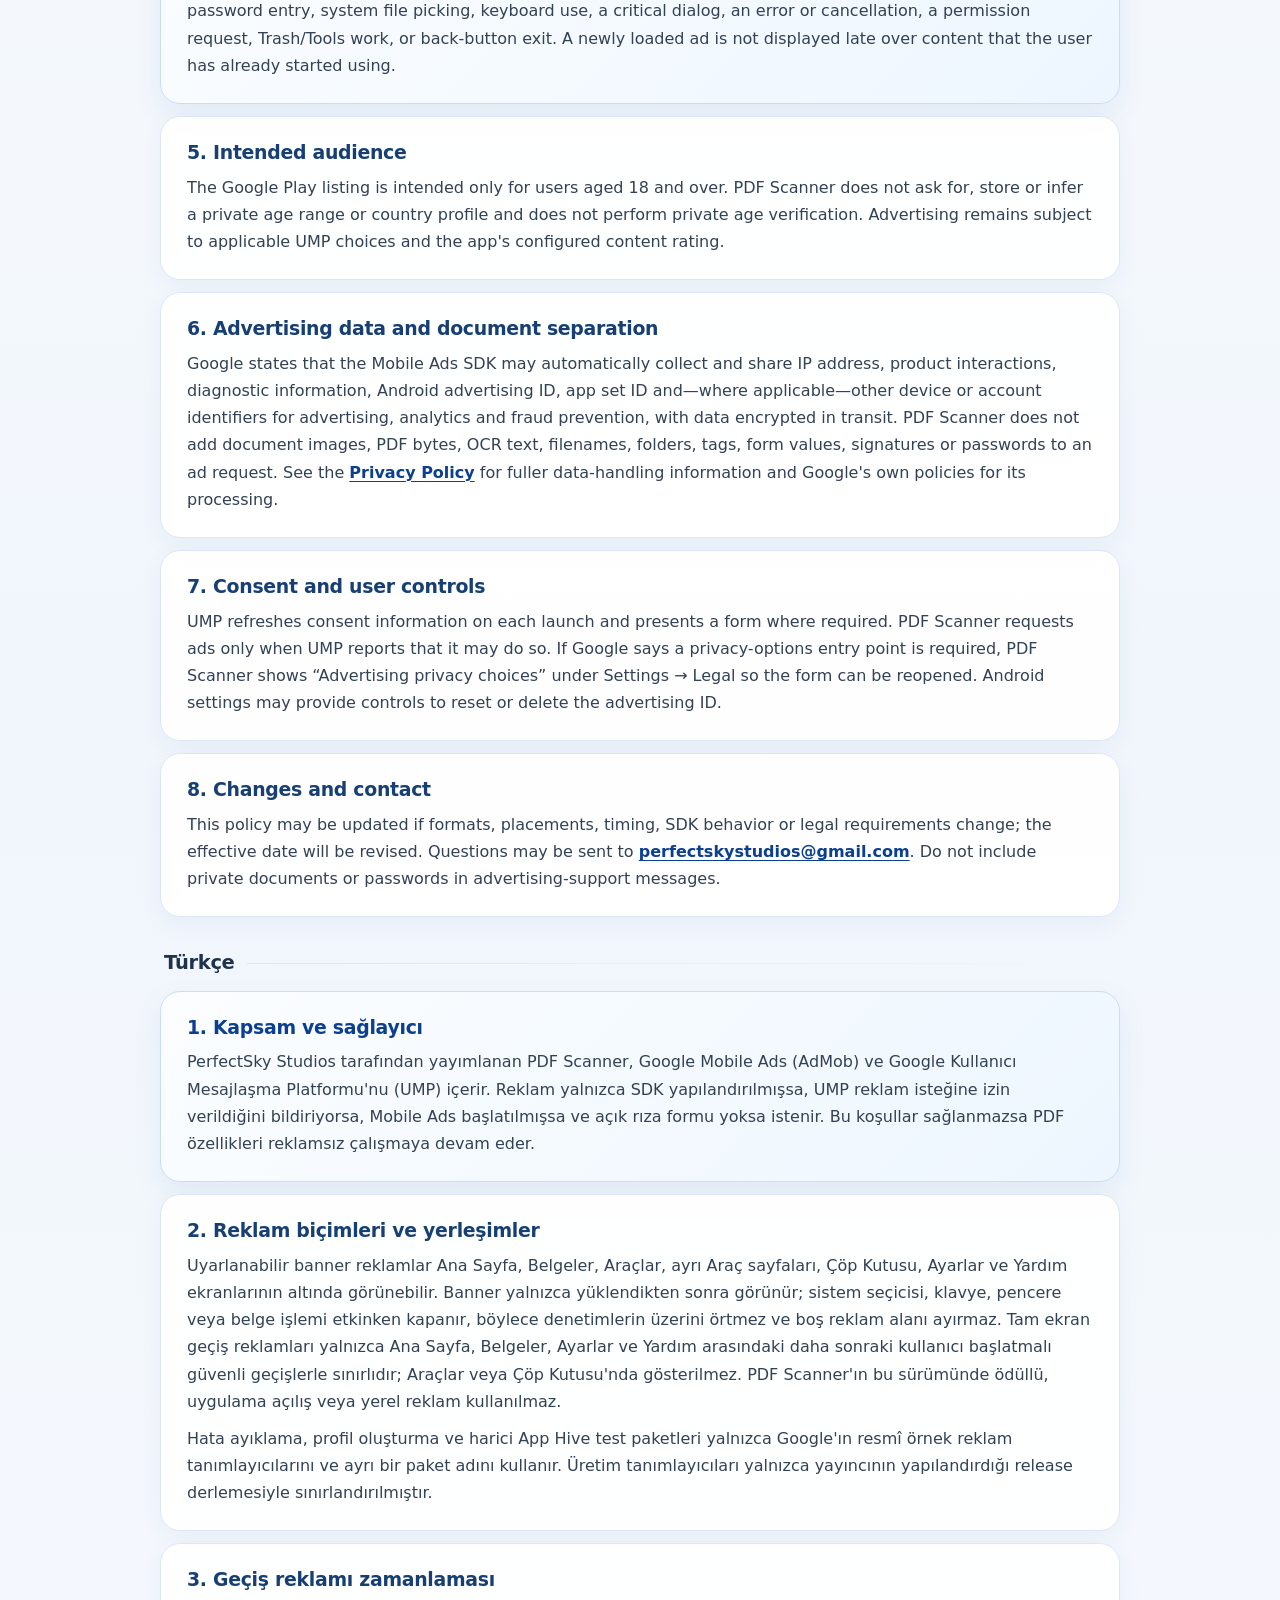
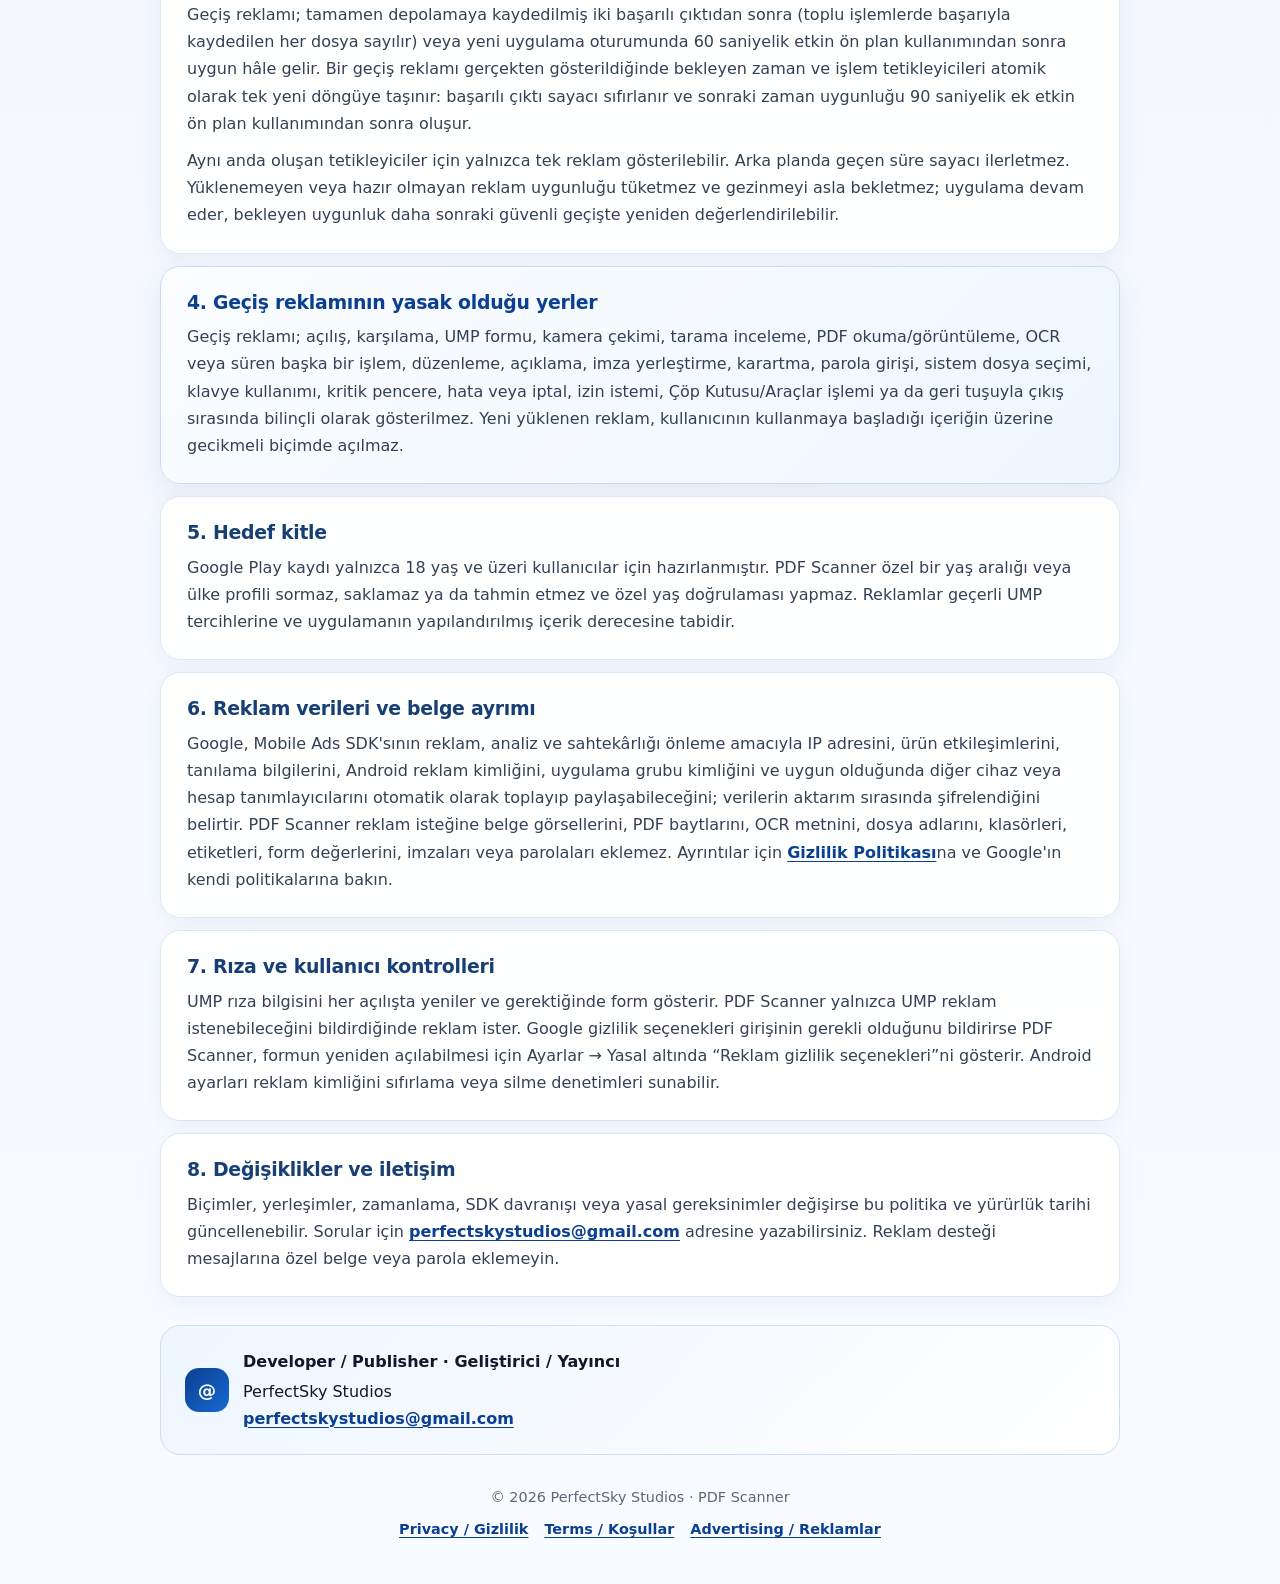
==== commit 1dae82a0: "Update safe ad placements and isolated external testing policy" ====
--- a/advertising-policy.html
+++ b/advertising-policy.html
@@ -15,7 +15,7 @@
     <p class="eyebrow">Advertising &amp; Control · Reklam ve Denetim</p>
     <h1>Advertising Policy</h1>
     <p class="lead">A transparent explanation of the ad formats, timing safeguards, excluded workflows and privacy controls used by PDF Scanner.</p>
-    <div class="meta-row"><span class="meta-pill">Effective · September 6, 2026</span><span class="meta-pill">Document contents are excluded</span></div>
+    <div class="meta-row"><span class="meta-pill">Effective · September 12, 2026</span><span class="meta-pill">Document contents are excluded</span></div>
   </header>
 
   <nav class="page-nav" aria-label="Page navigation">
@@ -26,8 +26,8 @@
   <div id="english" class="language-block" lang="en">
     <h2 class="language-title">English</h2>
     <section class="notice"><h2>1. Scope and provider</h2><p>PDF Scanner, published by PerfectSky Studios, integrates Google Mobile Ads (AdMob) and Google's User Messaging Platform (UMP). Ads are requested only when the SDK is configured, UMP reports that ad requests are allowed, Mobile Ads initialization is complete and no consent form is open. If these conditions are not met, PDF features continue without ads.</p></section>
-    <section><h2>2. Ad formats and placements</h2><p>Adaptive banner ads may appear at the bottom of Home, Documents, Settings and Help. The app reserves no blank ad space before a banner loads. Full-screen interstitial ads are limited to safe, user-initiated transitions between these calm top-level destinations or a later safe transition after a successfully saved output. PDF Scanner does not use rewarded, app-open or native ads in this version.</p></section>
-    <section><h2>3. Interstitial timing</h2><p>An interstitial becomes eligible after either two successful output operations that have been completely saved to storage, or 60 seconds of active foreground use in a new app session. After an interstitial is actually shown, all pending time and output triggers move atomically to one new cycle: the successful-output counter resets and the next time eligibility is 90 seconds of further active foreground use.</p><p>Only one interstitial can represent simultaneous triggers. Background time does not advance the timer. A failed or unavailable ad does not consume eligibility and never blocks navigation; the app simply continues and may evaluate the pending eligibility on a later safe transition.</p></section>
+    <section><h2>2. Ad formats and placements</h2><p>Adaptive banner ads may appear at the bottom of Home, Documents, Tools, individual Tool pages, Trash, Settings and Help. A banner is visible only after it loads and collapses while a system picker, keyboard, dialog or document operation is active, so it does not cover controls or reserve an empty advertising area. Full-screen interstitial ads remain limited to later user-initiated safe transitions between Home, Documents, Settings and Help; they are not shown in Tools or Trash. PDF Scanner does not use rewarded, app-open or native ads in this version.</p><p>Debug, profiling and external App Hive testing packages use only Google's official sample advertising identifiers and a separate package name. Production identifiers remain restricted to the release build configured by the publisher.</p></section>
+    <section><h2>3. Interstitial timing</h2><p>An interstitial becomes eligible after either two successful outputs that have been completely saved to storage (including each successfully saved file in a batch), or 60 seconds of active foreground use in a new app session. After an interstitial is actually shown, all pending time and output triggers move atomically to one new cycle: the successful-output counter resets and the next time eligibility is 90 seconds of further active foreground use.</p><p>Only one interstitial can represent simultaneous triggers. Background time does not advance the timer. A failed or unavailable ad does not consume eligibility and never blocks navigation; the app simply continues and may evaluate the pending eligibility on a later safe transition.</p></section>
     <section class="notice"><h2>4. Where interstitials are forbidden</h2><p>Interstitials are never deliberately shown during splash, onboarding, a UMP form, camera capture, scan review, PDF reading/viewing, OCR or another running operation, editing, annotation, signature placement, redaction, password entry, system file picking, keyboard use, a critical dialog, an error or cancellation, a permission request, Trash/Tools work, or back-button exit. A newly loaded ad is not displayed late over content that the user has already started using.</p></section>
     <section><h2>5. Intended audience</h2><p>The Google Play listing is intended only for users aged 18 and over. PDF Scanner does not ask for, store or infer a private age range or country profile and does not perform private age verification. Advertising remains subject to applicable UMP choices and the app's configured content rating.</p></section>
     <section><h2>6. Advertising data and document separation</h2><p>Google states that the Mobile Ads SDK may automatically collect and share IP address, product interactions, diagnostic information, Android advertising ID, app set ID and—where applicable—other device or account identifiers for advertising, analytics and fraud prevention, with data encrypted in transit. PDF Scanner does not add document images, PDF bytes, OCR text, filenames, folders, tags, form values, signatures or passwords to an ad request. See the <a href="index.html">Privacy Policy</a> for fuller data-handling information and Google's own policies for its processing.</p></section>
@@ -38,8 +38,8 @@
   <div id="turkce" class="language-block" lang="tr">
     <h2 class="language-title">Türkçe</h2>
     <section class="notice"><h2>1. Kapsam ve sağlayıcı</h2><p>PerfectSky Studios tarafından yayımlanan PDF Scanner, Google Mobile Ads (AdMob) ve Google Kullanıcı Mesajlaşma Platformu'nu (UMP) içerir. Reklam yalnızca SDK yapılandırılmışsa, UMP reklam isteğine izin verildiğini bildiriyorsa, Mobile Ads başlatılmışsa ve açık rıza formu yoksa istenir. Bu koşullar sağlanmazsa PDF özellikleri reklamsız çalışmaya devam eder.</p></section>
-    <section><h2>2. Reklam biçimleri ve yerleşimler</h2><p>Uyarlanabilir banner reklamlar Ana Sayfa, Belgeler, Ayarlar ve Yardım ekranlarının altında görünebilir. Banner yüklenmeden boş reklam alanı ayrılmaz. Tam ekran geçiş reklamları yalnızca bu sakin üst seviye hedefler arasındaki kullanıcı başlatmalı güvenli geçişlerde veya başarılı biçimde kaydedilmiş bir çıktıdan sonraki daha sonraki güvenli geçişte gösterilebilir. PDF Scanner'ın bu sürümünde ödüllü, uygulama açılış veya yerel reklam kullanılmaz.</p></section>
-    <section><h2>3. Geçiş reklamı zamanlaması</h2><p>Geçiş reklamı; tamamen depolamaya kaydedilmiş iki başarılı çıktı işleminden sonra veya yeni uygulama oturumunda 60 saniyelik etkin ön plan kullanımından sonra uygun hâle gelir. Bir geçiş reklamı gerçekten gösterildiğinde bekleyen zaman ve işlem tetikleyicileri atomik olarak tek yeni döngüye taşınır: başarılı çıktı sayacı sıfırlanır ve sonraki zaman uygunluğu 90 saniyelik ek etkin ön plan kullanımından sonra oluşur.</p><p>Aynı anda oluşan tetikleyiciler için yalnızca tek reklam gösterilebilir. Arka planda geçen süre sayacı ilerletmez. Yüklenemeyen veya hazır olmayan reklam uygunluğu tüketmez ve gezinmeyi asla bekletmez; uygulama devam eder, bekleyen uygunluk daha sonraki güvenli geçişte yeniden değerlendirilebilir.</p></section>
+    <section><h2>2. Reklam biçimleri ve yerleşimler</h2><p>Uyarlanabilir banner reklamlar Ana Sayfa, Belgeler, Araçlar, ayrı Araç sayfaları, Çöp Kutusu, Ayarlar ve Yardım ekranlarının altında görünebilir. Banner yalnızca yüklendikten sonra görünür; sistem seçicisi, klavye, pencere veya belge işlemi etkinken kapanır, böylece denetimlerin üzerini örtmez ve boş reklam alanı ayırmaz. Tam ekran geçiş reklamları yalnızca Ana Sayfa, Belgeler, Ayarlar ve Yardım arasındaki daha sonraki kullanıcı başlatmalı güvenli geçişlerle sınırlıdır; Araçlar veya Çöp Kutusu'nda gösterilmez. PDF Scanner'ın bu sürümünde ödüllü, uygulama açılış veya yerel reklam kullanılmaz.</p><p>Hata ayıklama, profil oluşturma ve harici App Hive test paketleri yalnızca Google'ın resmî örnek reklam tanımlayıcılarını ve ayrı bir paket adını kullanır. Üretim tanımlayıcıları yalnızca yayıncının yapılandırdığı release derlemesiyle sınırlandırılmıştır.</p></section>
+    <section><h2>3. Geçiş reklamı zamanlaması</h2><p>Geçiş reklamı; tamamen depolamaya kaydedilmiş iki başarılı çıktıdan sonra (toplu işlemlerde başarıyla kaydedilen her dosya sayılır) veya yeni uygulama oturumunda 60 saniyelik etkin ön plan kullanımından sonra uygun hâle gelir. Bir geçiş reklamı gerçekten gösterildiğinde bekleyen zaman ve işlem tetikleyicileri atomik olarak tek yeni döngüye taşınır: başarılı çıktı sayacı sıfırlanır ve sonraki zaman uygunluğu 90 saniyelik ek etkin ön plan kullanımından sonra oluşur.</p><p>Aynı anda oluşan tetikleyiciler için yalnızca tek reklam gösterilebilir. Arka planda geçen süre sayacı ilerletmez. Yüklenemeyen veya hazır olmayan reklam uygunluğu tüketmez ve gezinmeyi asla bekletmez; uygulama devam eder, bekleyen uygunluk daha sonraki güvenli geçişte yeniden değerlendirilebilir.</p></section>
     <section class="notice"><h2>4. Geçiş reklamının yasak olduğu yerler</h2><p>Geçiş reklamı; açılış, karşılama, UMP formu, kamera çekimi, tarama inceleme, PDF okuma/görüntüleme, OCR veya süren başka bir işlem, düzenleme, açıklama, imza yerleştirme, karartma, parola girişi, sistem dosya seçimi, klavye kullanımı, kritik pencere, hata veya iptal, izin istemi, Çöp Kutusu/Araçlar işlemi ya da geri tuşuyla çıkış sırasında bilinçli olarak gösterilmez. Yeni yüklenen reklam, kullanıcının kullanmaya başladığı içeriğin üzerine gecikmeli biçimde açılmaz.</p></section>
     <section><h2>5. Hedef kitle</h2><p>Google Play kaydı yalnızca 18 yaş ve üzeri kullanıcılar için hazırlanmıştır. PDF Scanner özel bir yaş aralığı veya ülke profili sormaz, saklamaz ya da tahmin etmez ve özel yaş doğrulaması yapmaz. Reklamlar geçerli UMP tercihlerine ve uygulamanın yapılandırılmış içerik derecesine tabidir.</p></section>
     <section><h2>6. Reklam verileri ve belge ayrımı</h2><p>Google, Mobile Ads SDK'sının reklam, analiz ve sahtekârlığı önleme amacıyla IP adresini, ürün etkileşimlerini, tanılama bilgilerini, Android reklam kimliğini, uygulama grubu kimliğini ve uygun olduğunda diğer cihaz veya hesap tanımlayıcılarını otomatik olarak toplayıp paylaşabileceğini; verilerin aktarım sırasında şifrelendiğini belirtir. PDF Scanner reklam isteğine belge görsellerini, PDF baytlarını, OCR metnini, dosya adlarını, klasörleri, etiketleri, form değerlerini, imzaları veya parolaları eklemez. Ayrıntılar için <a href="index.html">Gizlilik Politikası</a>na ve Google'ın kendi politikalarına bakın.</p></section>
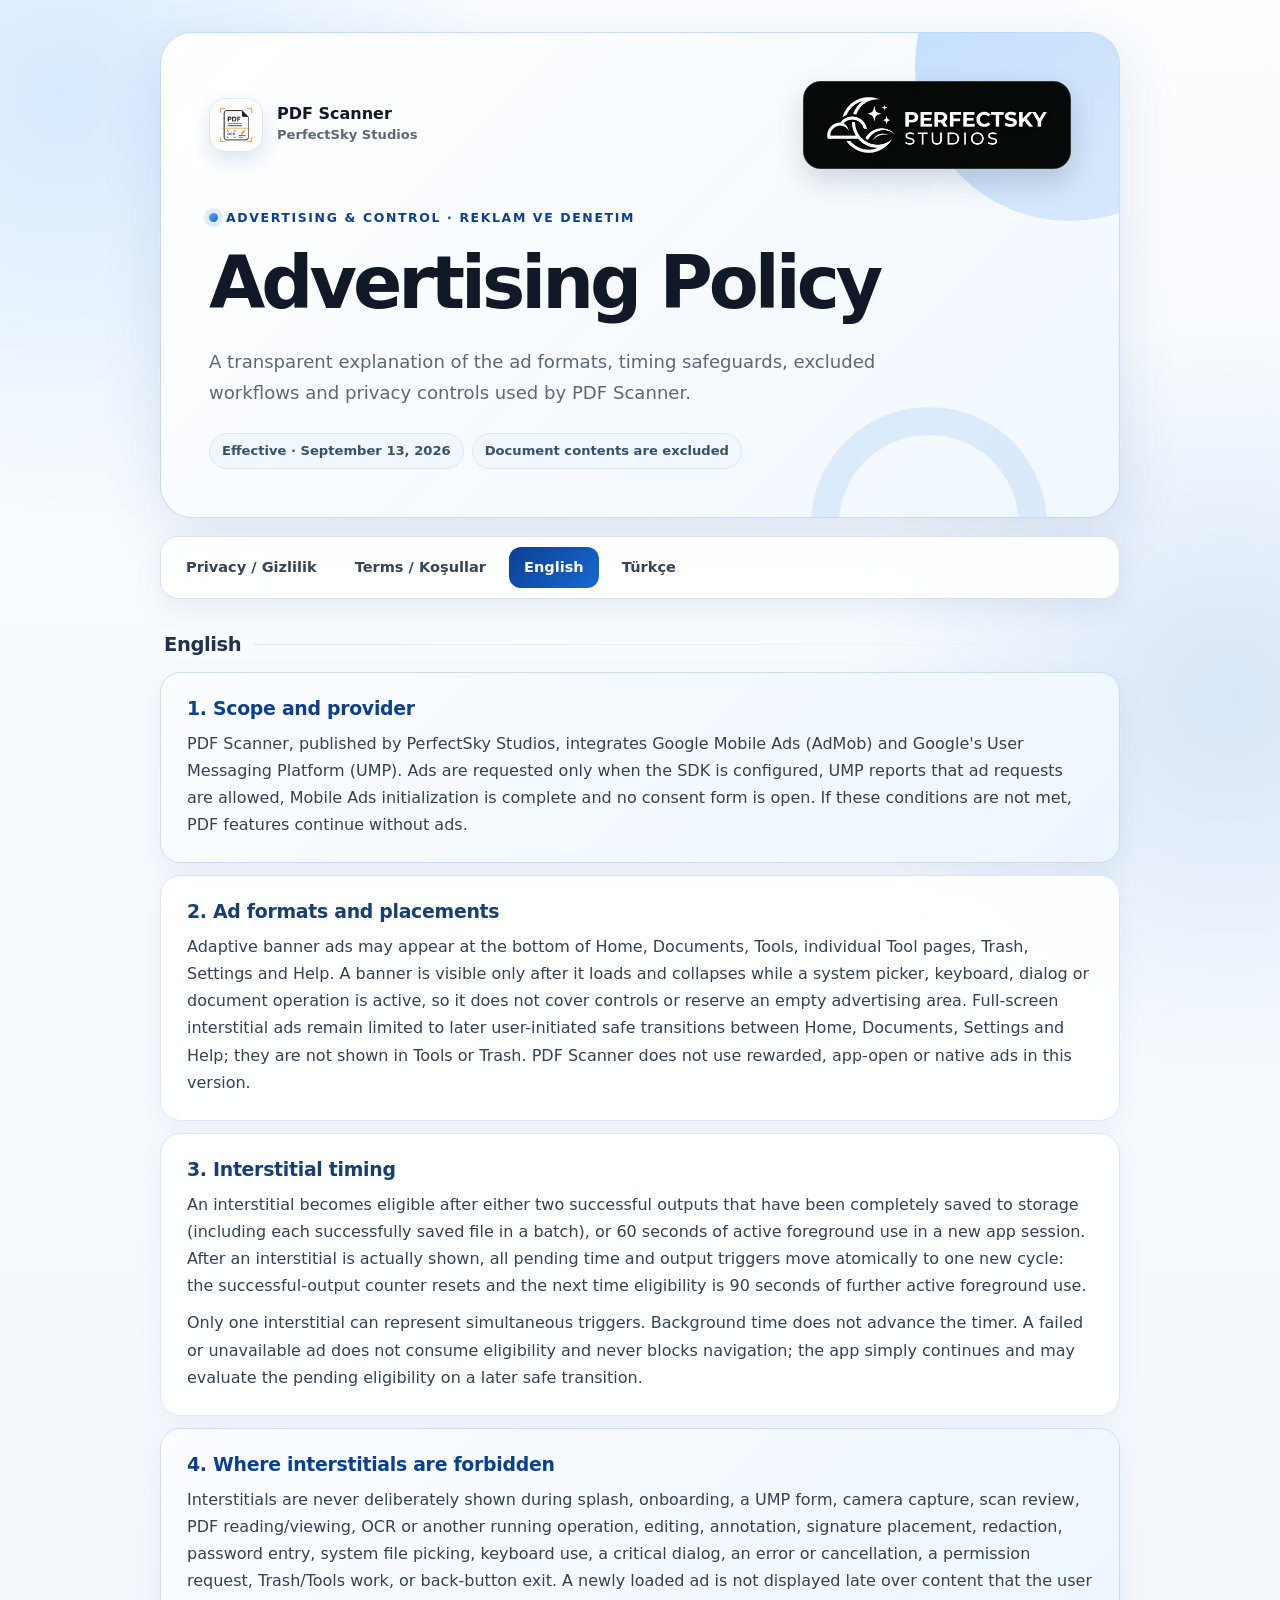
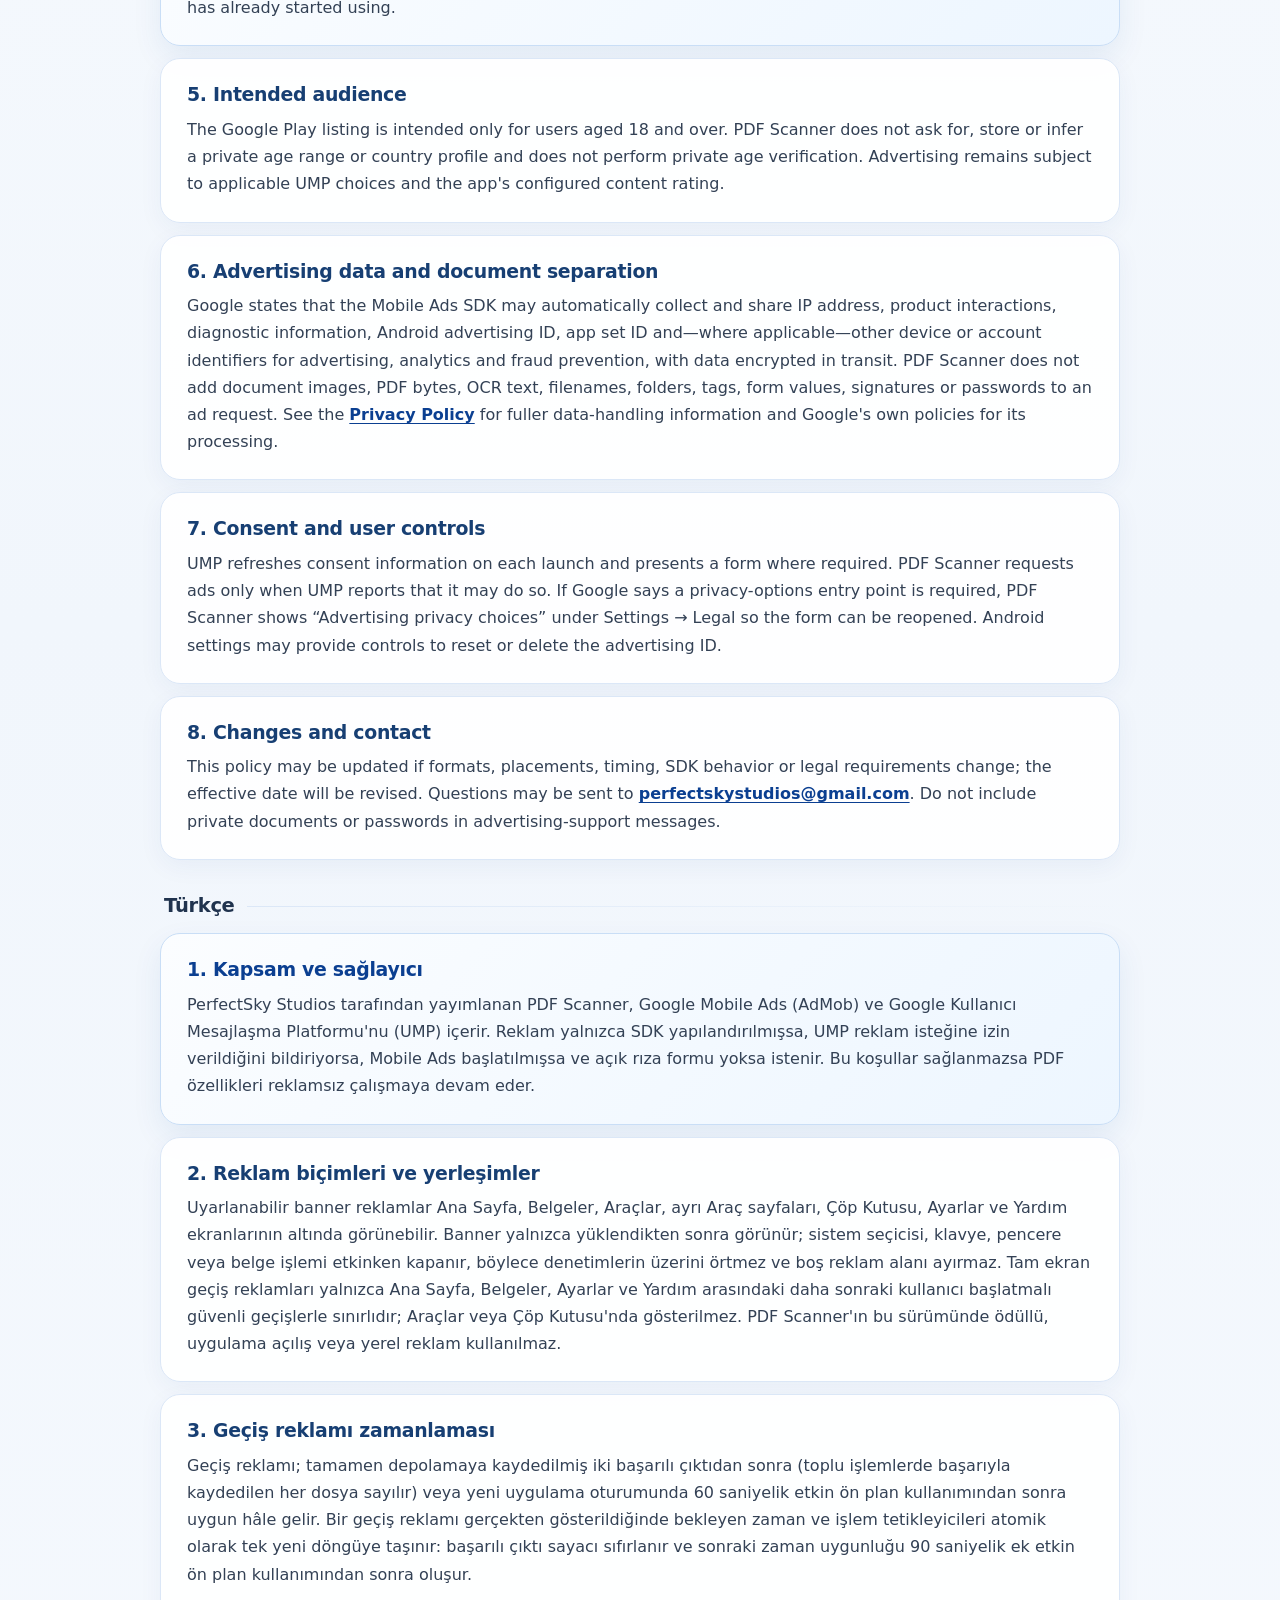
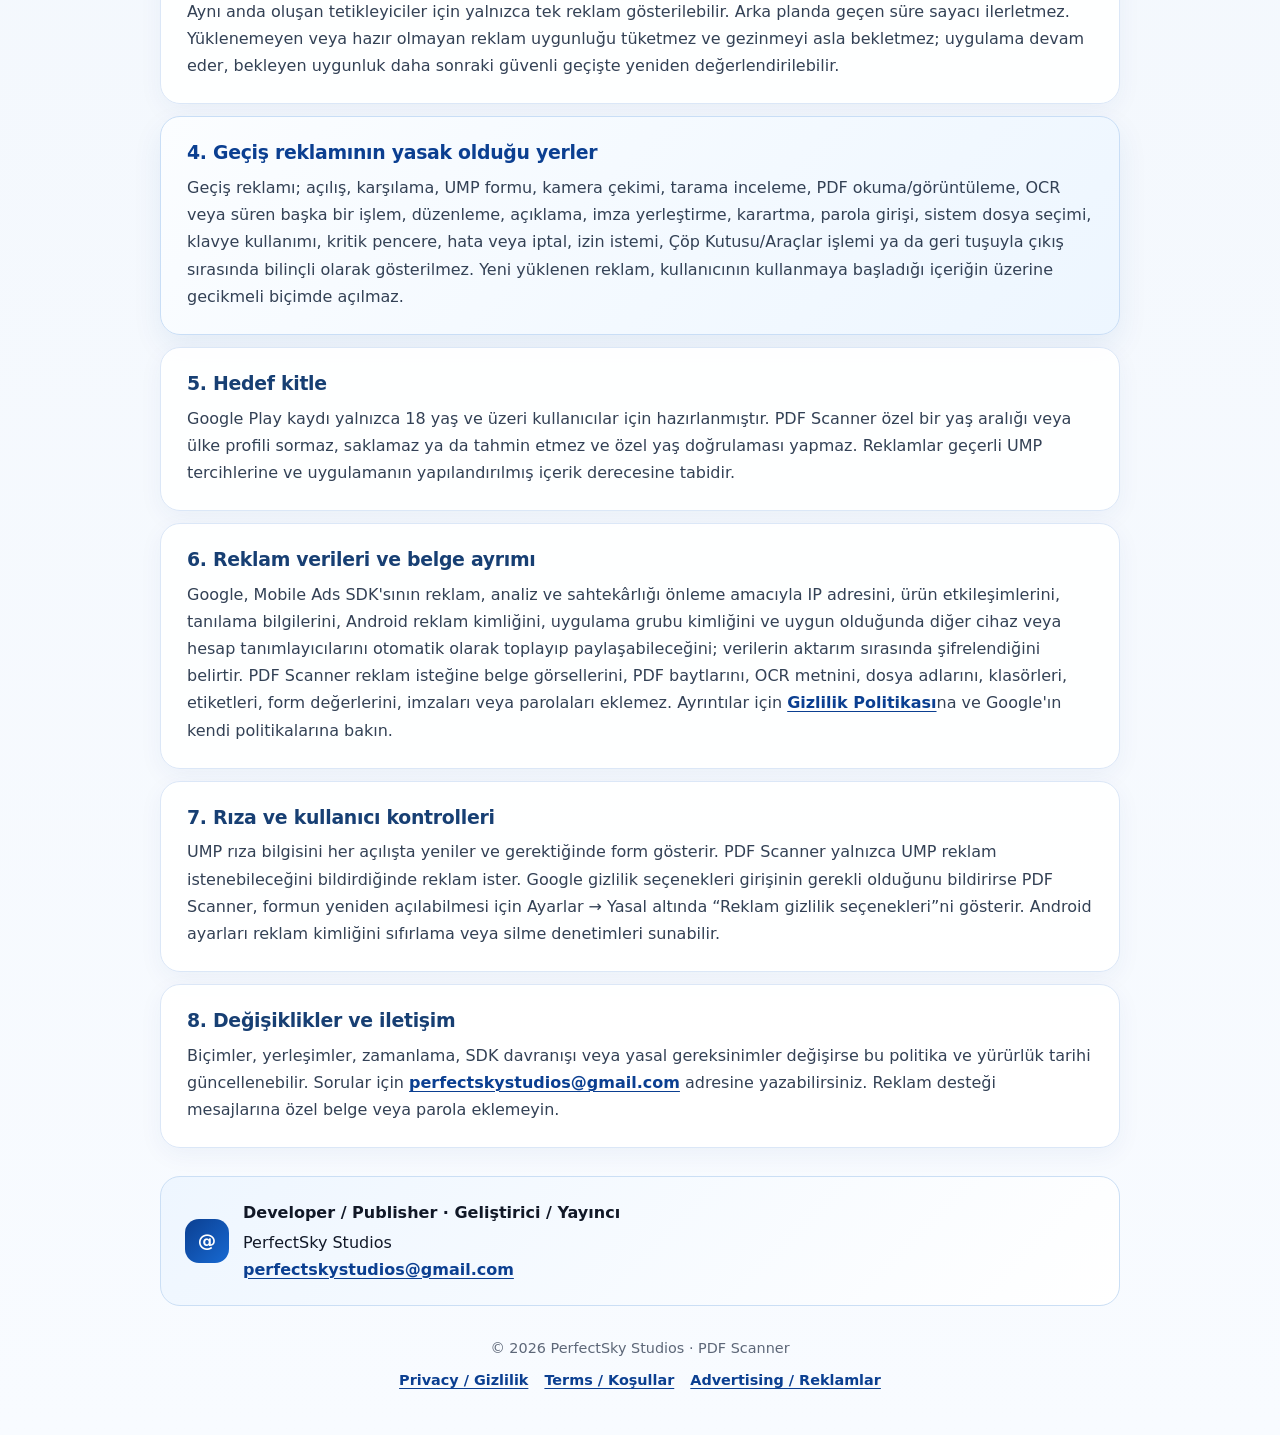
==== commit dea1bd7f: "Add studio branding and remove unrelated testing policy copy" ====
--- a/advertising-policy.html
+++ b/advertising-policy.html
@@ -11,11 +11,14 @@
 <body>
 <main>
   <header class="hero">
-    <div class="brand"><img src="app_logo.png" alt="PDF Scanner logo"><div><div class="brand-name">PDF Scanner</div><div class="brand-studio">PerfectSky Studios</div></div></div>
+    <div class="hero-brands">
+      <div class="brand"><img src="app_logo.png" alt="PDF Scanner logo"><div><div class="brand-name">PDF Scanner</div><div class="brand-studio">PerfectSky Studios</div></div></div>
+      <div class="studio-mark"><img src="studio_logo.jpg" alt="PerfectSky Studios" width="1024" height="1024" decoding="async"></div>
+    </div>
     <p class="eyebrow">Advertising &amp; Control · Reklam ve Denetim</p>
     <h1>Advertising Policy</h1>
     <p class="lead">A transparent explanation of the ad formats, timing safeguards, excluded workflows and privacy controls used by PDF Scanner.</p>
-    <div class="meta-row"><span class="meta-pill">Effective · September 12, 2026</span><span class="meta-pill">Document contents are excluded</span></div>
+    <div class="meta-row"><span class="meta-pill">Effective · September 13, 2026</span><span class="meta-pill">Document contents are excluded</span></div>
   </header>
 
   <nav class="page-nav" aria-label="Page navigation">
@@ -26,7 +29,7 @@
   <div id="english" class="language-block" lang="en">
     <h2 class="language-title">English</h2>
     <section class="notice"><h2>1. Scope and provider</h2><p>PDF Scanner, published by PerfectSky Studios, integrates Google Mobile Ads (AdMob) and Google's User Messaging Platform (UMP). Ads are requested only when the SDK is configured, UMP reports that ad requests are allowed, Mobile Ads initialization is complete and no consent form is open. If these conditions are not met, PDF features continue without ads.</p></section>
-    <section><h2>2. Ad formats and placements</h2><p>Adaptive banner ads may appear at the bottom of Home, Documents, Tools, individual Tool pages, Trash, Settings and Help. A banner is visible only after it loads and collapses while a system picker, keyboard, dialog or document operation is active, so it does not cover controls or reserve an empty advertising area. Full-screen interstitial ads remain limited to later user-initiated safe transitions between Home, Documents, Settings and Help; they are not shown in Tools or Trash. PDF Scanner does not use rewarded, app-open or native ads in this version.</p><p>Debug, profiling and external App Hive testing packages use only Google's official sample advertising identifiers and a separate package name. Production identifiers remain restricted to the release build configured by the publisher.</p></section>
+    <section><h2>2. Ad formats and placements</h2><p>Adaptive banner ads may appear at the bottom of Home, Documents, Tools, individual Tool pages, Trash, Settings and Help. A banner is visible only after it loads and collapses while a system picker, keyboard, dialog or document operation is active, so it does not cover controls or reserve an empty advertising area. Full-screen interstitial ads remain limited to later user-initiated safe transitions between Home, Documents, Settings and Help; they are not shown in Tools or Trash. PDF Scanner does not use rewarded, app-open or native ads in this version.</p></section>
     <section><h2>3. Interstitial timing</h2><p>An interstitial becomes eligible after either two successful outputs that have been completely saved to storage (including each successfully saved file in a batch), or 60 seconds of active foreground use in a new app session. After an interstitial is actually shown, all pending time and output triggers move atomically to one new cycle: the successful-output counter resets and the next time eligibility is 90 seconds of further active foreground use.</p><p>Only one interstitial can represent simultaneous triggers. Background time does not advance the timer. A failed or unavailable ad does not consume eligibility and never blocks navigation; the app simply continues and may evaluate the pending eligibility on a later safe transition.</p></section>
     <section class="notice"><h2>4. Where interstitials are forbidden</h2><p>Interstitials are never deliberately shown during splash, onboarding, a UMP form, camera capture, scan review, PDF reading/viewing, OCR or another running operation, editing, annotation, signature placement, redaction, password entry, system file picking, keyboard use, a critical dialog, an error or cancellation, a permission request, Trash/Tools work, or back-button exit. A newly loaded ad is not displayed late over content that the user has already started using.</p></section>
     <section><h2>5. Intended audience</h2><p>The Google Play listing is intended only for users aged 18 and over. PDF Scanner does not ask for, store or infer a private age range or country profile and does not perform private age verification. Advertising remains subject to applicable UMP choices and the app's configured content rating.</p></section>
@@ -38,7 +41,7 @@
   <div id="turkce" class="language-block" lang="tr">
     <h2 class="language-title">Türkçe</h2>
     <section class="notice"><h2>1. Kapsam ve sağlayıcı</h2><p>PerfectSky Studios tarafından yayımlanan PDF Scanner, Google Mobile Ads (AdMob) ve Google Kullanıcı Mesajlaşma Platformu'nu (UMP) içerir. Reklam yalnızca SDK yapılandırılmışsa, UMP reklam isteğine izin verildiğini bildiriyorsa, Mobile Ads başlatılmışsa ve açık rıza formu yoksa istenir. Bu koşullar sağlanmazsa PDF özellikleri reklamsız çalışmaya devam eder.</p></section>
-    <section><h2>2. Reklam biçimleri ve yerleşimler</h2><p>Uyarlanabilir banner reklamlar Ana Sayfa, Belgeler, Araçlar, ayrı Araç sayfaları, Çöp Kutusu, Ayarlar ve Yardım ekranlarının altında görünebilir. Banner yalnızca yüklendikten sonra görünür; sistem seçicisi, klavye, pencere veya belge işlemi etkinken kapanır, böylece denetimlerin üzerini örtmez ve boş reklam alanı ayırmaz. Tam ekran geçiş reklamları yalnızca Ana Sayfa, Belgeler, Ayarlar ve Yardım arasındaki daha sonraki kullanıcı başlatmalı güvenli geçişlerle sınırlıdır; Araçlar veya Çöp Kutusu'nda gösterilmez. PDF Scanner'ın bu sürümünde ödüllü, uygulama açılış veya yerel reklam kullanılmaz.</p><p>Hata ayıklama, profil oluşturma ve harici App Hive test paketleri yalnızca Google'ın resmî örnek reklam tanımlayıcılarını ve ayrı bir paket adını kullanır. Üretim tanımlayıcıları yalnızca yayıncının yapılandırdığı release derlemesiyle sınırlandırılmıştır.</p></section>
+    <section><h2>2. Reklam biçimleri ve yerleşimler</h2><p>Uyarlanabilir banner reklamlar Ana Sayfa, Belgeler, Araçlar, ayrı Araç sayfaları, Çöp Kutusu, Ayarlar ve Yardım ekranlarının altında görünebilir. Banner yalnızca yüklendikten sonra görünür; sistem seçicisi, klavye, pencere veya belge işlemi etkinken kapanır, böylece denetimlerin üzerini örtmez ve boş reklam alanı ayırmaz. Tam ekran geçiş reklamları yalnızca Ana Sayfa, Belgeler, Ayarlar ve Yardım arasındaki daha sonraki kullanıcı başlatmalı güvenli geçişlerle sınırlıdır; Araçlar veya Çöp Kutusu'nda gösterilmez. PDF Scanner'ın bu sürümünde ödüllü, uygulama açılış veya yerel reklam kullanılmaz.</p></section>
     <section><h2>3. Geçiş reklamı zamanlaması</h2><p>Geçiş reklamı; tamamen depolamaya kaydedilmiş iki başarılı çıktıdan sonra (toplu işlemlerde başarıyla kaydedilen her dosya sayılır) veya yeni uygulama oturumunda 60 saniyelik etkin ön plan kullanımından sonra uygun hâle gelir. Bir geçiş reklamı gerçekten gösterildiğinde bekleyen zaman ve işlem tetikleyicileri atomik olarak tek yeni döngüye taşınır: başarılı çıktı sayacı sıfırlanır ve sonraki zaman uygunluğu 90 saniyelik ek etkin ön plan kullanımından sonra oluşur.</p><p>Aynı anda oluşan tetikleyiciler için yalnızca tek reklam gösterilebilir. Arka planda geçen süre sayacı ilerletmez. Yüklenemeyen veya hazır olmayan reklam uygunluğu tüketmez ve gezinmeyi asla bekletmez; uygulama devam eder, bekleyen uygunluk daha sonraki güvenli geçişte yeniden değerlendirilebilir.</p></section>
     <section class="notice"><h2>4. Geçiş reklamının yasak olduğu yerler</h2><p>Geçiş reklamı; açılış, karşılama, UMP formu, kamera çekimi, tarama inceleme, PDF okuma/görüntüleme, OCR veya süren başka bir işlem, düzenleme, açıklama, imza yerleştirme, karartma, parola girişi, sistem dosya seçimi, klavye kullanımı, kritik pencere, hata veya iptal, izin istemi, Çöp Kutusu/Araçlar işlemi ya da geri tuşuyla çıkış sırasında bilinçli olarak gösterilmez. Yeni yüklenen reklam, kullanıcının kullanmaya başladığı içeriğin üzerine gecikmeli biçimde açılmaz.</p></section>
     <section><h2>5. Hedef kitle</h2><p>Google Play kaydı yalnızca 18 yaş ve üzeri kullanıcılar için hazırlanmıştır. PDF Scanner özel bir yaş aralığı veya ülke profili sormaz, saklamaz ya da tahmin etmez ve özel yaş doğrulaması yapmaz. Reklamlar geçerli UMP tercihlerine ve uygulamanın yapılandırılmış içerik derecesine tabidir.</p></section>
--- a/styles.css
+++ b/styles.css
@@ -43,10 +43,13 @@
 .hero::before { width: 310px; height: 310px; right: -106px; top: -122px; background: linear-gradient(145deg, rgba(92, 168, 255, 0.38), rgba(23, 105, 210, 0.10)); }
 .hero::after { width: 180px; height: 180px; right: 72px; bottom: -126px; border: 28px solid rgba(23, 105, 210, 0.10); }
 
-.brand { position: relative; z-index: 1; display: flex; align-items: center; gap: 14px; margin-bottom: 34px; }
+.hero-brands { position: relative; z-index: 1; display: flex; flex-wrap: wrap; align-items: center; justify-content: space-between; gap: 24px; margin-bottom: 34px; }
+.brand { display: flex; align-items: center; gap: 14px; }
 .brand img { width: 54px; height: 54px; object-fit: contain; padding: 3px; border: 1px solid var(--line); border-radius: 16px; background: #fff; box-shadow: 0 8px 20px rgba(18, 67, 133, 0.14); }
 .brand-name { font-size: 1rem; font-weight: 800; line-height: 1.25; }
 .brand-studio { color: var(--muted); font-size: 0.82rem; font-weight: 650; }
+.studio-mark { flex: 0 1 268px; width: 268px; max-width: 100%; height: 88px; overflow: hidden; border: 1px solid rgba(255, 255, 255, 0.18); border-radius: 18px; background: #040907; box-shadow: 0 12px 28px rgba(8, 25, 43, 0.16); }
+.studio-mark img { display: block; width: 100%; height: 100%; object-fit: cover; object-position: center; }
 
 .eyebrow { position: relative; z-index: 1; display: inline-flex; align-items: center; gap: 8px; margin: 0 0 10px; color: var(--blue-dark); font-size: 0.78rem; font-weight: 850; letter-spacing: 0.13em; text-transform: uppercase; }
 .eyebrow::before { content: ""; width: 9px; height: 9px; border-radius: 50%; background: linear-gradient(135deg, var(--sky), var(--blue)); box-shadow: 0 0 0 5px rgba(23, 105, 210, 0.12); }
@@ -78,6 +81,7 @@
 .contact-card { display: grid; grid-template-columns: 44px 1fr; gap: 14px; align-items: center; margin-top: 28px; padding: 22px 24px; border: 1px solid #cbdff5; border-radius: 20px; background: linear-gradient(135deg, #eef6ff, #ffffff); }
 .contact-icon { display: grid; width: 44px; height: 44px; place-items: center; border-radius: 14px; background: linear-gradient(135deg, var(--blue-dark), var(--blue)); color: white; font-size: 1.15rem; font-weight: 900; }
 .contact-card strong { display: block; margin-bottom: 2px; }
+.contact-card > div { min-width: 0; overflow-wrap: anywhere; }
 footer { padding: 30px 16px 18px; color: var(--muted); text-align: center; font-size: 0.9rem; }
 .footer-links { display: flex; flex-wrap: wrap; justify-content: center; gap: 8px 16px; margin-top: 8px; }
 
@@ -85,7 +89,8 @@
   main { width: min(100% - 20px, 960px); margin-top: 10px; }
   .hero { min-height: 0; padding: 26px 22px 30px; border-radius: 24px; }
   .hero::before { width: 210px; height: 210px; right: -110px; top: -100px; }
-  .brand { margin-bottom: 28px; }
+  .hero-brands { flex-direction: column; align-items: flex-start; gap: 20px; margin-bottom: 28px; }
+  .studio-mark { flex: none; width: 246px; height: 82px; border-radius: 16px; }
   .brand img { width: 48px; height: 48px; border-radius: 14px; }
   h1 { font-size: clamp(2.15rem, 12vw, 3.2rem); }
   .lead { margin-top: 14px; }
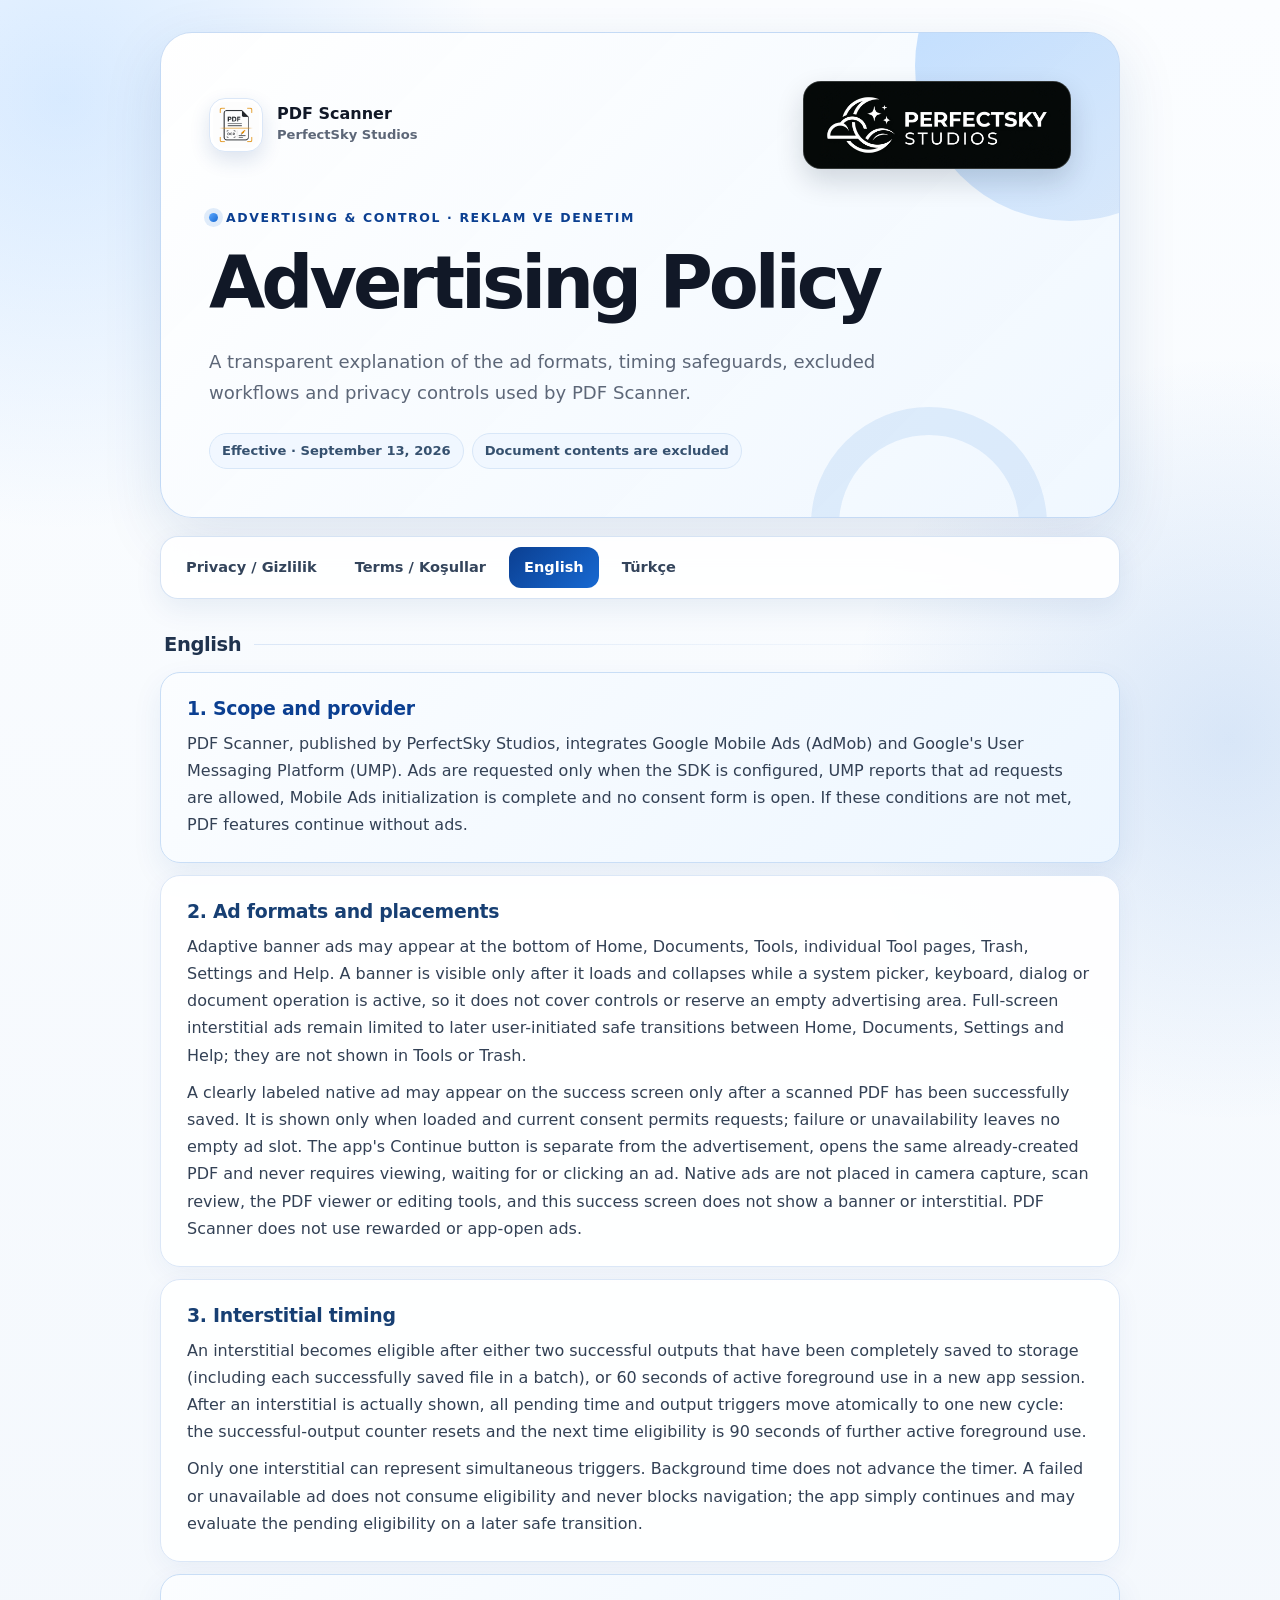
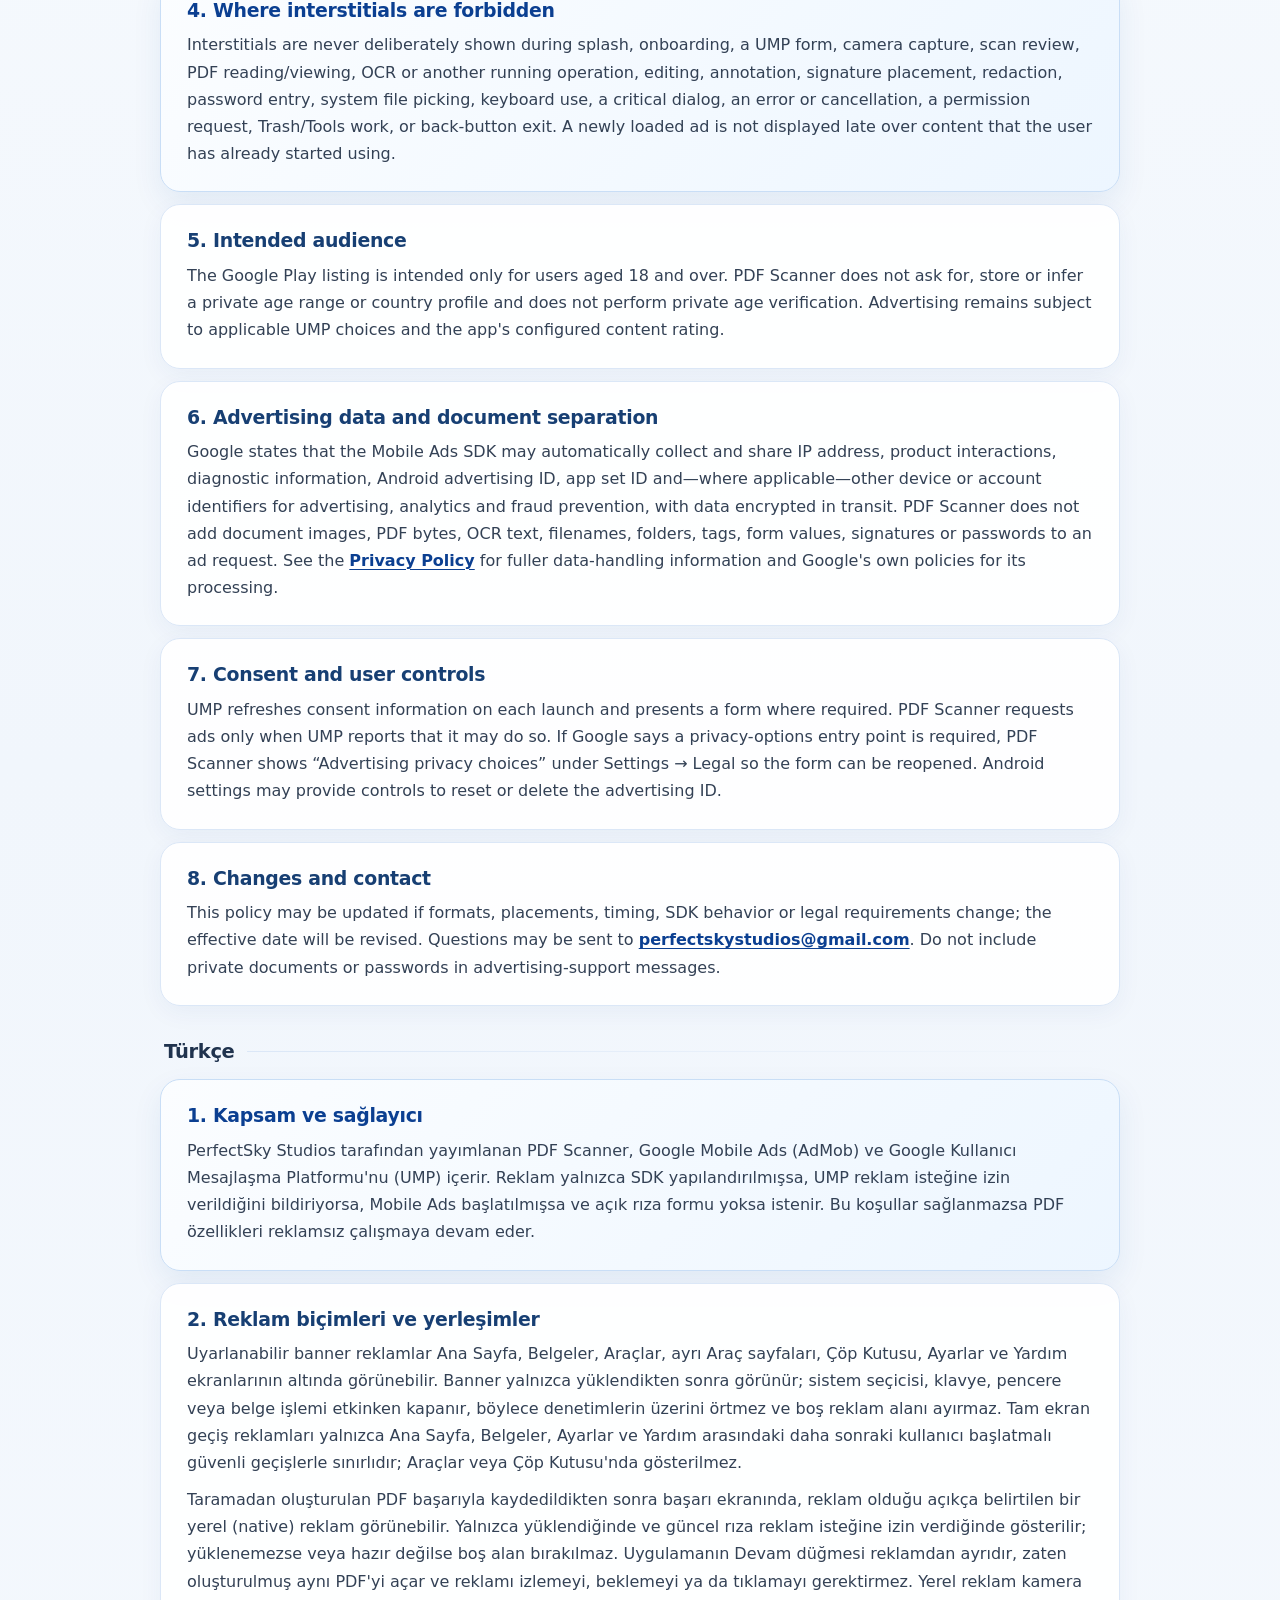
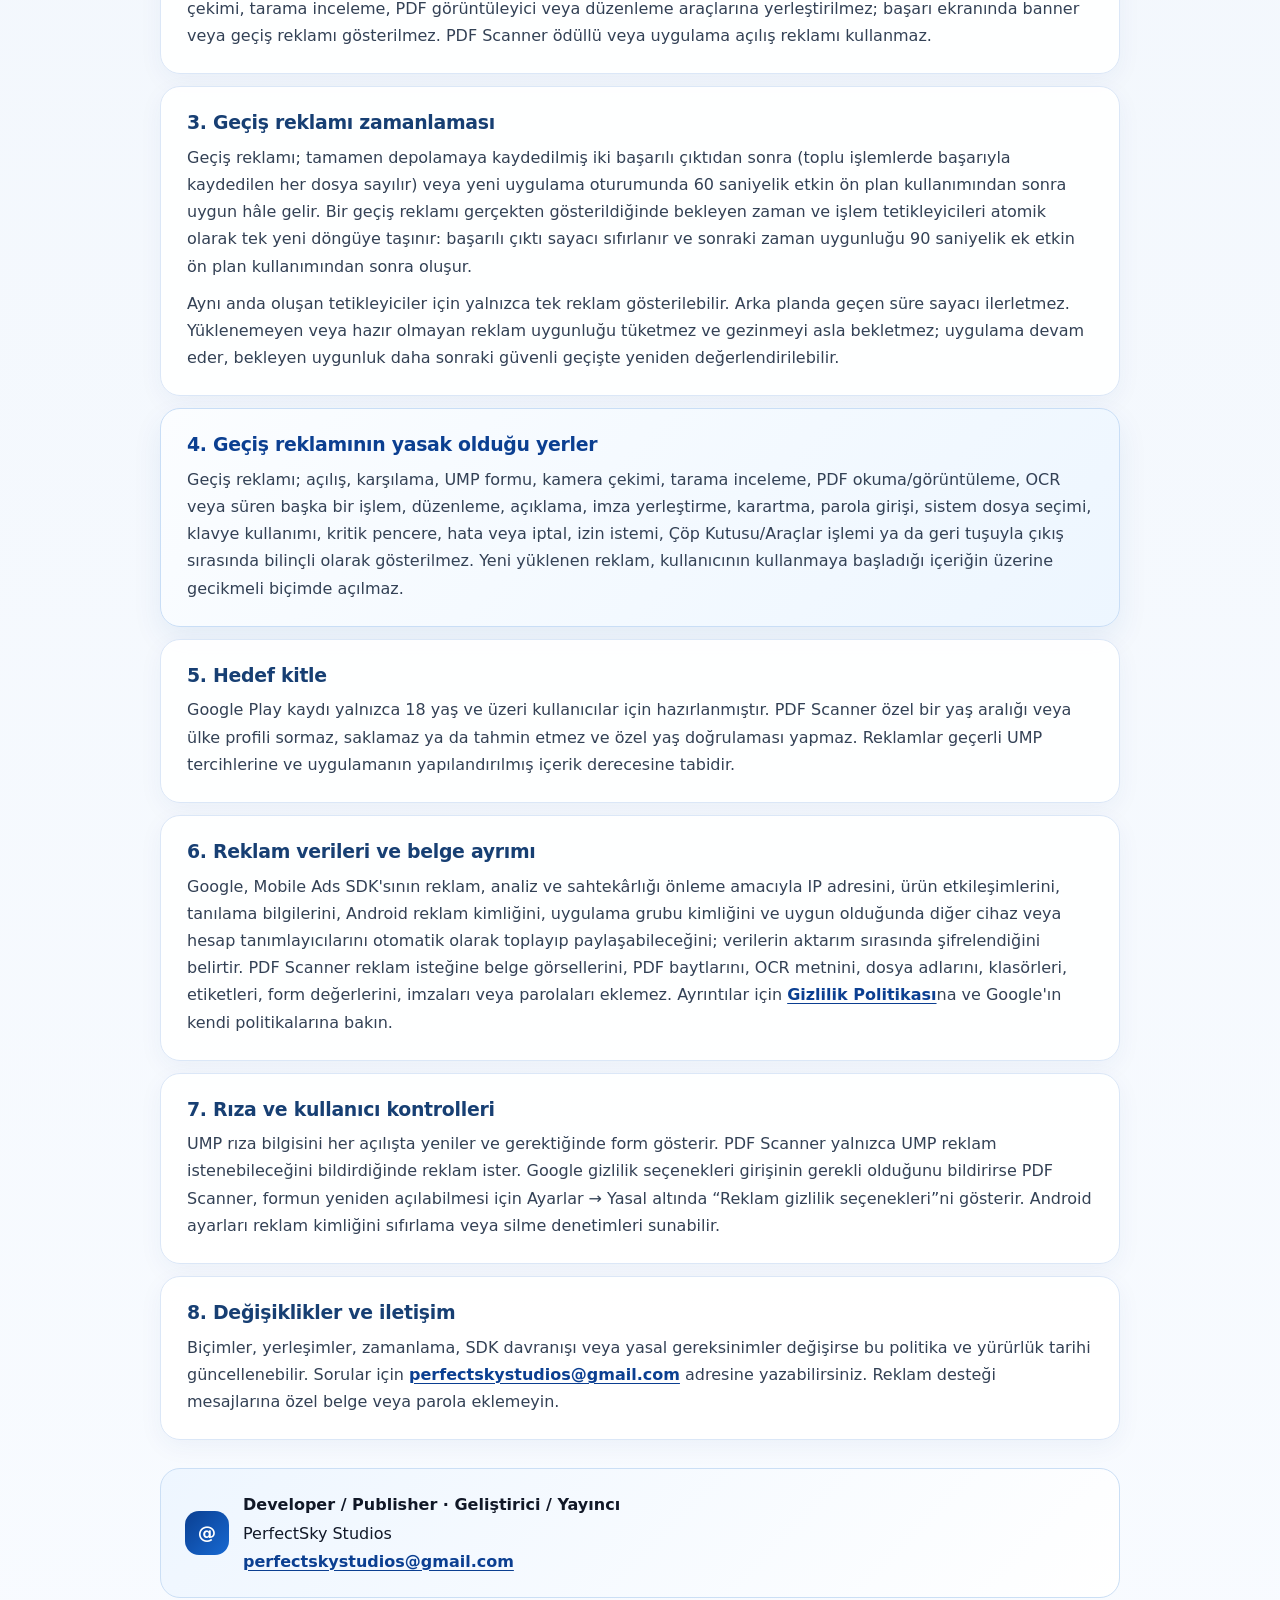
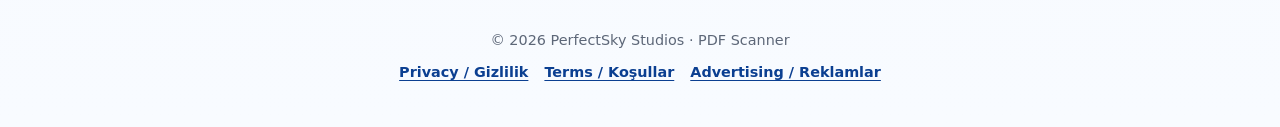
==== commit b42675c2: "Disclose success-only native placement and nonblocking PDF continuation" ====
--- a/advertising-policy.html
+++ b/advertising-policy.html
@@ -6,7 +6,7 @@
   <meta name="theme-color" content="#1769d2">
   <meta name="description" content="Advertising Policy for PDF Scanner by PerfectSky Studios">
   <title>Advertising Policy · PDF Scanner</title>
-  <link rel="stylesheet" href="styles.css">
+  <link rel="stylesheet" href="styles.css?v=20260913">
 </head>
 <body>
 <main>
@@ -29,7 +29,7 @@
   <div id="english" class="language-block" lang="en">
     <h2 class="language-title">English</h2>
     <section class="notice"><h2>1. Scope and provider</h2><p>PDF Scanner, published by PerfectSky Studios, integrates Google Mobile Ads (AdMob) and Google's User Messaging Platform (UMP). Ads are requested only when the SDK is configured, UMP reports that ad requests are allowed, Mobile Ads initialization is complete and no consent form is open. If these conditions are not met, PDF features continue without ads.</p></section>
-    <section><h2>2. Ad formats and placements</h2><p>Adaptive banner ads may appear at the bottom of Home, Documents, Tools, individual Tool pages, Trash, Settings and Help. A banner is visible only after it loads and collapses while a system picker, keyboard, dialog or document operation is active, so it does not cover controls or reserve an empty advertising area. Full-screen interstitial ads remain limited to later user-initiated safe transitions between Home, Documents, Settings and Help; they are not shown in Tools or Trash. PDF Scanner does not use rewarded, app-open or native ads in this version.</p></section>
+    <section><h2>2. Ad formats and placements</h2><p>Adaptive banner ads may appear at the bottom of Home, Documents, Tools, individual Tool pages, Trash, Settings and Help. A banner is visible only after it loads and collapses while a system picker, keyboard, dialog or document operation is active, so it does not cover controls or reserve an empty advertising area. Full-screen interstitial ads remain limited to later user-initiated safe transitions between Home, Documents, Settings and Help; they are not shown in Tools or Trash.</p><p>A clearly labeled native ad may appear on the success screen only after a scanned PDF has been successfully saved. It is shown only when loaded and current consent permits requests; failure or unavailability leaves no empty ad slot. The app's Continue button is separate from the advertisement, opens the same already-created PDF and never requires viewing, waiting for or clicking an ad. Native ads are not placed in camera capture, scan review, the PDF viewer or editing tools, and this success screen does not show a banner or interstitial. PDF Scanner does not use rewarded or app-open ads.</p></section>
     <section><h2>3. Interstitial timing</h2><p>An interstitial becomes eligible after either two successful outputs that have been completely saved to storage (including each successfully saved file in a batch), or 60 seconds of active foreground use in a new app session. After an interstitial is actually shown, all pending time and output triggers move atomically to one new cycle: the successful-output counter resets and the next time eligibility is 90 seconds of further active foreground use.</p><p>Only one interstitial can represent simultaneous triggers. Background time does not advance the timer. A failed or unavailable ad does not consume eligibility and never blocks navigation; the app simply continues and may evaluate the pending eligibility on a later safe transition.</p></section>
     <section class="notice"><h2>4. Where interstitials are forbidden</h2><p>Interstitials are never deliberately shown during splash, onboarding, a UMP form, camera capture, scan review, PDF reading/viewing, OCR or another running operation, editing, annotation, signature placement, redaction, password entry, system file picking, keyboard use, a critical dialog, an error or cancellation, a permission request, Trash/Tools work, or back-button exit. A newly loaded ad is not displayed late over content that the user has already started using.</p></section>
     <section><h2>5. Intended audience</h2><p>The Google Play listing is intended only for users aged 18 and over. PDF Scanner does not ask for, store or infer a private age range or country profile and does not perform private age verification. Advertising remains subject to applicable UMP choices and the app's configured content rating.</p></section>
@@ -41,7 +41,7 @@
   <div id="turkce" class="language-block" lang="tr">
     <h2 class="language-title">Türkçe</h2>
     <section class="notice"><h2>1. Kapsam ve sağlayıcı</h2><p>PerfectSky Studios tarafından yayımlanan PDF Scanner, Google Mobile Ads (AdMob) ve Google Kullanıcı Mesajlaşma Platformu'nu (UMP) içerir. Reklam yalnızca SDK yapılandırılmışsa, UMP reklam isteğine izin verildiğini bildiriyorsa, Mobile Ads başlatılmışsa ve açık rıza formu yoksa istenir. Bu koşullar sağlanmazsa PDF özellikleri reklamsız çalışmaya devam eder.</p></section>
-    <section><h2>2. Reklam biçimleri ve yerleşimler</h2><p>Uyarlanabilir banner reklamlar Ana Sayfa, Belgeler, Araçlar, ayrı Araç sayfaları, Çöp Kutusu, Ayarlar ve Yardım ekranlarının altında görünebilir. Banner yalnızca yüklendikten sonra görünür; sistem seçicisi, klavye, pencere veya belge işlemi etkinken kapanır, böylece denetimlerin üzerini örtmez ve boş reklam alanı ayırmaz. Tam ekran geçiş reklamları yalnızca Ana Sayfa, Belgeler, Ayarlar ve Yardım arasındaki daha sonraki kullanıcı başlatmalı güvenli geçişlerle sınırlıdır; Araçlar veya Çöp Kutusu'nda gösterilmez. PDF Scanner'ın bu sürümünde ödüllü, uygulama açılış veya yerel reklam kullanılmaz.</p></section>
+    <section><h2>2. Reklam biçimleri ve yerleşimler</h2><p>Uyarlanabilir banner reklamlar Ana Sayfa, Belgeler, Araçlar, ayrı Araç sayfaları, Çöp Kutusu, Ayarlar ve Yardım ekranlarının altında görünebilir. Banner yalnızca yüklendikten sonra görünür; sistem seçicisi, klavye, pencere veya belge işlemi etkinken kapanır, böylece denetimlerin üzerini örtmez ve boş reklam alanı ayırmaz. Tam ekran geçiş reklamları yalnızca Ana Sayfa, Belgeler, Ayarlar ve Yardım arasındaki daha sonraki kullanıcı başlatmalı güvenli geçişlerle sınırlıdır; Araçlar veya Çöp Kutusu'nda gösterilmez.</p><p>Taramadan oluşturulan PDF başarıyla kaydedildikten sonra başarı ekranında, reklam olduğu açıkça belirtilen bir yerel (native) reklam görünebilir. Yalnızca yüklendiğinde ve güncel rıza reklam isteğine izin verdiğinde gösterilir; yüklenemezse veya hazır değilse boş alan bırakılmaz. Uygulamanın Devam düğmesi reklamdan ayrıdır, zaten oluşturulmuş aynı PDF'yi açar ve reklamı izlemeyi, beklemeyi ya da tıklamayı gerektirmez. Yerel reklam kamera çekimi, tarama inceleme, PDF görüntüleyici veya düzenleme araçlarına yerleştirilmez; başarı ekranında banner veya geçiş reklamı gösterilmez. PDF Scanner ödüllü veya uygulama açılış reklamı kullanmaz.</p></section>
     <section><h2>3. Geçiş reklamı zamanlaması</h2><p>Geçiş reklamı; tamamen depolamaya kaydedilmiş iki başarılı çıktıdan sonra (toplu işlemlerde başarıyla kaydedilen her dosya sayılır) veya yeni uygulama oturumunda 60 saniyelik etkin ön plan kullanımından sonra uygun hâle gelir. Bir geçiş reklamı gerçekten gösterildiğinde bekleyen zaman ve işlem tetikleyicileri atomik olarak tek yeni döngüye taşınır: başarılı çıktı sayacı sıfırlanır ve sonraki zaman uygunluğu 90 saniyelik ek etkin ön plan kullanımından sonra oluşur.</p><p>Aynı anda oluşan tetikleyiciler için yalnızca tek reklam gösterilebilir. Arka planda geçen süre sayacı ilerletmez. Yüklenemeyen veya hazır olmayan reklam uygunluğu tüketmez ve gezinmeyi asla bekletmez; uygulama devam eder, bekleyen uygunluk daha sonraki güvenli geçişte yeniden değerlendirilebilir.</p></section>
     <section class="notice"><h2>4. Geçiş reklamının yasak olduğu yerler</h2><p>Geçiş reklamı; açılış, karşılama, UMP formu, kamera çekimi, tarama inceleme, PDF okuma/görüntüleme, OCR veya süren başka bir işlem, düzenleme, açıklama, imza yerleştirme, karartma, parola girişi, sistem dosya seçimi, klavye kullanımı, kritik pencere, hata veya iptal, izin istemi, Çöp Kutusu/Araçlar işlemi ya da geri tuşuyla çıkış sırasında bilinçli olarak gösterilmez. Yeni yüklenen reklam, kullanıcının kullanmaya başladığı içeriğin üzerine gecikmeli biçimde açılmaz.</p></section>
     <section><h2>5. Hedef kitle</h2><p>Google Play kaydı yalnızca 18 yaş ve üzeri kullanıcılar için hazırlanmıştır. PDF Scanner özel bir yaş aralığı veya ülke profili sormaz, saklamaz ya da tahmin etmez ve özel yaş doğrulaması yapmaz. Reklamlar geçerli UMP tercihlerine ve uygulamanın yapılandırılmış içerik derecesine tabidir.</p></section>
